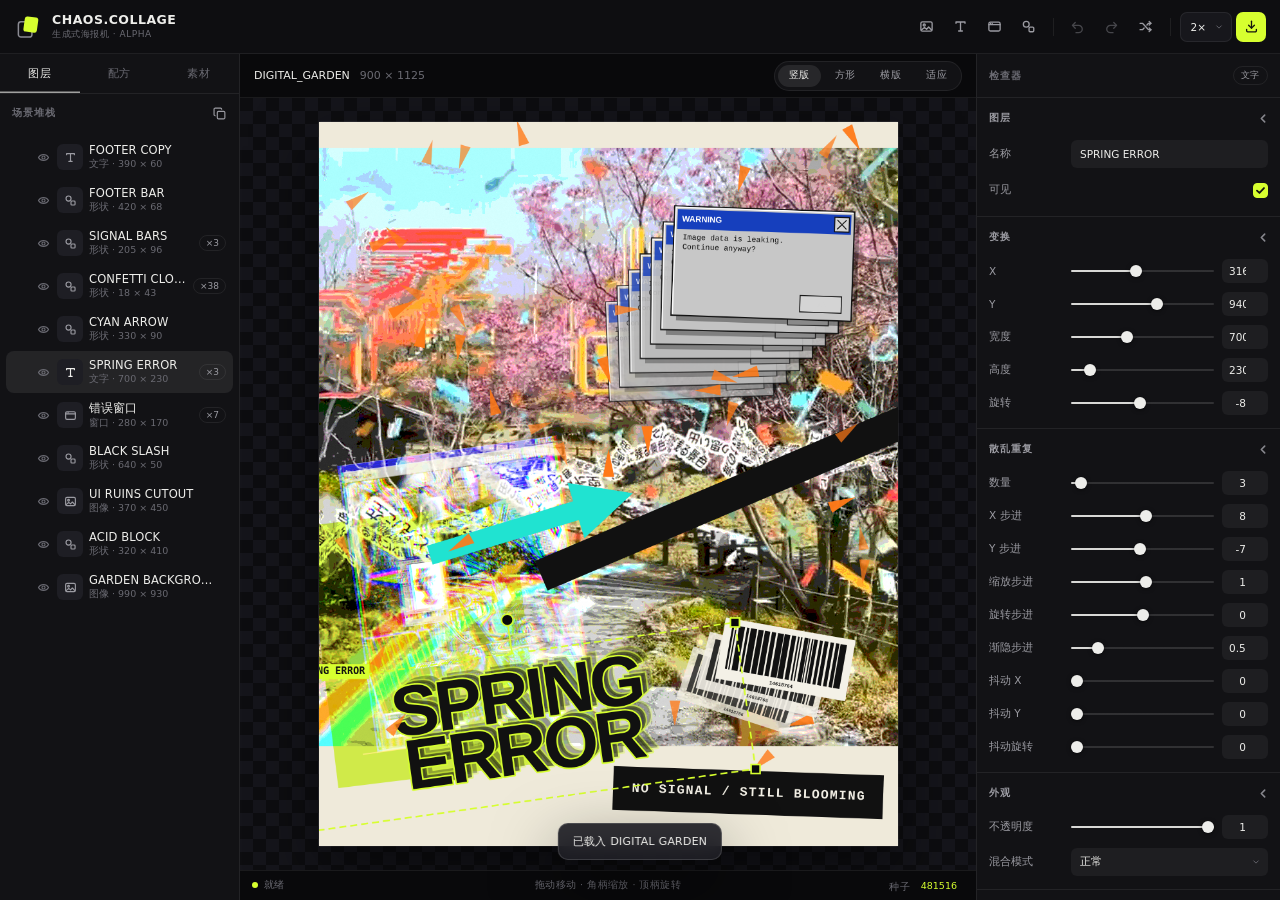
==== index.html @ 515b299f "Baseline: workspace copy before productization Local snapshot of the Linux workspace copy (no .git w" ====
<!doctype html>
<html lang="zh-CN">
<head>
  <meta charset="utf-8">
  <meta name="viewport" content="width=device-width, initial-scale=1, maximum-scale=1">
  <meta name="theme-color" content="#0d0d10">
  <title>CHAOS.COLLAGE</title>
  <link rel="icon" type="image/svg+xml" href="data:image/svg+xml,%3Csvg xmlns='http://www.w3.org/2000/svg' viewBox='0 0 32 32'%3E%3Crect width='32' height='32' rx='7' fill='%230c0c0e'/%3E%3Crect x='6' y='11' width='13' height='15' rx='2.5' fill='none' stroke='%238b8b93' stroke-width='1.6'/%3E%3Crect x='12.5' y='6' width='13' height='15' rx='2.5' fill='%23d7ff2f' transform='rotate(8 19 13.5)'/%3E%3C/svg%3E">
  <link rel="stylesheet" href="styles.css">
</head>
<body>
  <div class="app-shell">
    <header class="topbar">
      <div class="brand" aria-label="CHAOS.COLLAGE">
        <svg class="brand-mark" viewBox="0 0 32 32" aria-hidden="true">
          <rect x="5" y="10" width="15.5" height="17.5" rx="3" fill="none" stroke="#8b8b93" stroke-width="1.7"/>
          <rect x="11.5" y="4.5" width="15.5" height="17.5" rx="3" fill="#d7ff2f" transform="rotate(8 19.25 13.25)"/>
        </svg>
        <div>
          <strong>CHAOS.COLLAGE</strong>
          <small>生成式海报机 · ALPHA</small>
        </div>
      </div>

      <div class="top-actions" role="toolbar" aria-label="主要操作">
        <button class="ui-button icon-only" id="importButton" data-icon="image" title="导入图片" aria-label="导入图片"></button>
        <button class="ui-button icon-only" id="addTextButton" data-icon="text" title="添加文字" aria-label="添加文字"></button>
        <button class="ui-button icon-only" id="addWindowButton" data-icon="window" title="添加窗口" aria-label="添加窗口"></button>
        <button class="ui-button icon-only" id="addShapeButton" data-icon="shape" title="添加形状" aria-label="添加形状"></button>
        <span class="toolbar-separator"></span>
        <button class="ui-button icon-only" id="undoButton" data-icon="undo" title="撤销 (Ctrl/Cmd+Z)" aria-label="撤销"></button>
        <button class="ui-button icon-only" id="redoButton" data-icon="redo" title="重做 (Ctrl/Cmd+Shift+Z)" aria-label="重做"></button>
        <button class="ui-button icon-only" id="remixButton" data-icon="remix" title="随机重排当前构图" aria-label="随机重排"></button>
        <span class="toolbar-separator"></span>
        <label class="export-scale" title="导出倍率">
          <select class="select-input" id="exportScaleSelect" aria-label="导出倍率">
            <option value="1">1×</option>
            <option value="2" selected>2×</option>
          </select>
        </label>
        <button class="ui-button icon-only primary" id="exportButton" data-icon="export" title="导出 PNG" aria-label="导出 PNG"></button>
      </div>
    </header>

    <main class="main-grid">
      <aside class="left-panel panel">
        <nav class="panel-tabs" aria-label="左侧面板页签">
          <button class="tab-button active" data-tab="layers">图层</button>
          <button class="tab-button" data-tab="recipes">配方</button>
          <button class="tab-button" data-tab="assets">素材</button>
        </nav>

        <section class="tab-panel active" data-panel="layers">
          <div class="panel-heading">
            <span>场景堆栈</span>
            <button class="icon-button icon-only" id="duplicateButton" data-icon="duplicate" title="复制选中图层" aria-label="复制选中图层"></button>
          </div>
          <div id="layersList" class="layers-list" aria-label="图层"></div>
        </section>

        <section class="tab-panel" data-panel="recipes">
          <div class="panel-heading"><span>一键配方</span></div>
          <div class="recipe-grid" id="recipeGrid">
            <button class="recipe-card" data-recipe="digital-garden">
              <span class="recipe-preview garden"></span>
              <strong>DIGITAL GARDEN</strong>
              <small>照片 + 纸屑 + 警示层叠</small>
            </button>
            <button class="recipe-card" data-recipe="windows-hell">
              <span class="recipe-preview windows"></span>
              <strong>WINDOWS HELL</strong>
              <small>复古弹窗 + 阈值 + 重复</small>
            </button>
            <button class="recipe-card" data-recipe="browser-crash">
              <span class="recipe-preview browser"></span>
              <strong>BROWSER CRASH</strong>
              <small>网页残骸 + 橙青对撞</small>
            </button>
            <button class="recipe-card" data-recipe="xerox-punk">
              <span class="recipe-preview xerox"></span>
              <strong>XEROX PUNK</strong>
              <small>硬调黑白 + 颗粒 + 字体回声</small>
            </button>
            <button class="recipe-card blank" data-recipe="blank">
              <span class="recipe-preview empty"><svg viewBox="0 0 16 16" width="17" height="17" fill="none" stroke="currentColor" stroke-width="1.3" stroke-linecap="round"><path d="M8 3.2v9.6M3.2 8h9.6"/></svg></span>
              <strong>空白海报</strong>
              <small>从一张空画布开始</small>
            </button>
          </div>
        </section>

        <section class="tab-panel" data-panel="assets">
          <div class="panel-heading"><span>参考图片</span></div>
          <button class="drop-import" id="dropImportButton">
            <span>拖入或导入图片</span>
            <small>PNG / JPG / WEBP</small>
          </button>
          <div id="sampleAssets" class="sample-assets"></div>
          <div class="panel-heading spaced"><span>生成器</span></div>
          <div class="generator-grid">
            <button class="generator-button" data-generator="window">错误窗口</button>
            <button class="generator-button" data-generator="barcode">条形码</button>
            <button class="generator-button" data-generator="arrow">箭头</button>
            <button class="generator-button" data-generator="burst">爆裂形</button>
            <button class="generator-button" data-generator="tape">胶带</button>
            <button class="generator-button" data-generator="confetti">纸屑</button>
            <button class="generator-button" data-generator="shatter">3D 爆裂</button>
            <button class="generator-button" data-generator="spike">3D 尖刺</button>
          </div>
        </section>
      </aside>

      <section class="workspace" id="workspace">
        <div class="workspace-head">
          <div class="canvas-meta">
            <span id="projectName">UNTITLED_001</span>
            <span id="canvasSizeLabel">900 × 1125</span>
          </div>
          <div class="workspace-controls">
            <button class="chip-button active" data-format="portrait">竖版</button>
            <button class="chip-button" data-format="square">方形</button>
            <button class="chip-button" data-format="landscape">横版</button>
            <button class="chip-button" id="fitButton">适应</button>
          </div>
        </div>

        <div class="stage-viewport" id="stageViewport">
          <div class="drop-overlay" id="dropOverlay">
            <strong>拖放到这里</strong>
            <span>松开鼠标，添加为新图层</span>
          </div>
          <div class="stage-frame" id="stageFrame">
            <canvas id="artboard" width="900" height="1125" aria-label="海报画布"></canvas>
          </div>
        </div>

        <div class="statusbar">
          <div><span class="status-dot"></span><span id="statusText">就绪</span></div>
          <div class="status-help">拖动移动 · 角柄缩放 · 顶柄旋转</div>
          <div>种子 <button class="seed-button" id="seedButton">481516</button></div>
        </div>
      </section>

      <aside class="right-panel panel">
        <div class="panel-heading inspector-title">
          <span>检查器</span>
          <span id="selectedTypeBadge" class="type-badge">无</span>
        </div>
        <div id="inspector" class="inspector"></div>
      </aside>
    </main>
  </div>

  <input id="fileInput" type="file" accept="image/*" hidden>
  <div class="toast" id="toast" role="status" aria-live="polite"></div>

  <script src="samples.js"></script>
  <script src="app.js"></script>
</body>
</html>
---- styles.css ----
/* CHAOS.COLLAGE — modern quiet-tool UI (2026-08 redesign, polish pass 2)
   Dark neutral chrome, one acid accent used sparingly, sans-serif only.
   Content colors (cyan/magenta/orange) are reserved for canvas art & recipe previews. */

:root {
  --bg: #0c0c0e;
  --panel: #121215;
  --panel-2: #17171c;
  --panel-3: #1e1e24;
  --line: rgba(255, 255, 255, 0.07);
  --line-bright: rgba(255, 255, 255, 0.14);
  --text: #ededea;
  --muted: #9b9ba2;
  --faint: #6a6a72;
  --hot: #d7ff2f;
  --cyan: #20e3d1;
  --magenta: #ff4ca7;
  --orange: #ff7a18;
  --blue: #3265ff;
  --danger: #ff5f6b;
  --radius: 8px;
  --shadow: 0 24px 64px rgba(0, 0, 0, 0.5);
  --ease: cubic-bezier(0.22, 1, 0.36, 1);
  --font: "Segoe UI Variable Text", "Segoe UI", -apple-system, BlinkMacSystemFont, "SF Pro Text", "PingFang SC", "Hiragino Sans GB", "Microsoft YaHei", system-ui, sans-serif;
  --chevron: url("data:image/svg+xml,%3Csvg xmlns='http://www.w3.org/2000/svg' width='8' height='5' viewBox='0 0 8 5'%3E%3Cpath d='M1 1l3 3 3-3' fill='none' stroke='%239b9ba2' stroke-width='1.4' stroke-linecap='round' stroke-linejoin='round'/%3E%3C/svg%3E");
  --check-mark: url("data:image/svg+xml,%3Csvg xmlns='http://www.w3.org/2000/svg' width='10' height='8' viewBox='0 0 10 8'%3E%3Cpath d='M1 4.2 3.8 6.8 9 1.2' fill='none' stroke='%23141410' stroke-width='2' stroke-linecap='round' stroke-linejoin='round'/%3E%3C/svg%3E");
}

* {
  box-sizing: border-box;
}

html,
body {
  width: 100%;
  height: 100%;
  margin: 0;
  overflow: hidden;
  background: var(--bg);
  color: var(--text);
  font-family: var(--font);
  font-size: 12px;
  -webkit-font-smoothing: antialiased;
}

button,
input,
select,
textarea {
  font: inherit;
}

button {
  color: inherit;
}

::selection {
  background: rgba(215, 255, 47, 0.25);
}

/* thin styled scrollbars (Chromium); Firefox uses scrollbar-* below */
.tab-panel::-webkit-scrollbar,
.inspector::-webkit-scrollbar {
  width: 8px;
}

.tab-panel::-webkit-scrollbar-thumb,
.inspector::-webkit-scrollbar-thumb {
  background: rgba(255, 255, 255, 0.12);
  border-radius: 4px;
  border: 2px solid transparent;
  background-clip: padding-box;
}

.tab-panel::-webkit-scrollbar-thumb:hover,
.inspector::-webkit-scrollbar-thumb:hover {
  background: rgba(255, 255, 255, 0.22);
  background-clip: padding-box;
}

.tab-panel::-webkit-scrollbar-track,
.inspector::-webkit-scrollbar-track {
  background: transparent;
}

/* one quiet settle on load; disabled when reduced motion is requested */
@media (prefers-reduced-motion: no-preference) {
  .topbar {
    animation: cc-settle 480ms var(--ease) both;
  }

  .left-panel {
    animation: cc-settle 480ms var(--ease) 70ms both;
  }

  .workspace {
    animation: cc-settle 480ms var(--ease) 140ms both;
  }

  .right-panel {
    animation: cc-settle 480ms var(--ease) 210ms both;
  }

  @keyframes cc-settle {
    from {
      opacity: 0;
      transform: translateY(5px);
    }
  }
}

@keyframes cc-reveal {
  from {
    opacity: 0;
    transform: translateY(-4px);
  }
}

/* ---------- shell ---------- */

.app-shell {
  width: 100%;
  height: 100%;
  display: grid;
  grid-template-rows: 54px minmax(0, 1fr);
}

.topbar {
  display: flex;
  align-items: center;
  justify-content: space-between;
  gap: 16px;
  padding: 0 14px;
  border-bottom: 1px solid var(--line);
  background: #0e0e11;
  min-width: 0;
  z-index: 5;
}

.brand {
  display: flex;
  align-items: center;
  gap: 10px;
  min-width: 205px;
}

.brand-mark {
  width: 28px;
  height: 28px;
  display: block;
  flex: none;
}

.brand strong {
  display: block;
  font-size: 12.5px;
  font-weight: 600;
  letter-spacing: 0.04em;
}

.brand small {
  display: block;
  margin-top: 1px;
  color: var(--faint);
  font-size: 9px;
  letter-spacing: 0.06em;
}

.top-actions {
  display: flex;
  align-items: center;
  justify-content: flex-end;
  gap: 4px;
  min-width: 0;
}

/* ---------- shared button base ---------- */

.ui-button,
.icon-button,
.mini-button,
.chip-button,
.seed-button,
.generator-button {
  appearance: none;
  border: 1px solid transparent;
  border-radius: 7px;
  background: transparent;
  color: var(--muted);
  cursor: pointer;
  transition: background 160ms var(--ease), color 160ms var(--ease), border-color 160ms var(--ease), transform 160ms var(--ease), opacity 160ms var(--ease);
}

.ui-button:hover,
.icon-button:hover,
.mini-button:hover,
.chip-button:hover,
.seed-button:hover,
.generator-button:hover {
  background: rgba(255, 255, 255, 0.06);
  color: var(--text);
}

.ui-button:active,
.icon-button:active,
.mini-button:active,
.chip-button:active,
.seed-button:active,
.generator-button:active {
  transform: scale(0.97);
}

.ui-button:disabled,
.icon-button:disabled,
.mini-button:disabled,
.chip-button:disabled,
.seed-button:disabled,
.generator-button:disabled {
  opacity: 0.32;
  cursor: default;
  transform: none;
}

.ui-button:disabled:hover,
.icon-button:disabled:hover,
.mini-button:disabled:hover,
.chip-button:disabled:hover,
.seed-button:disabled:hover,
.generator-button:disabled:hover {
  background: transparent;
  color: var(--muted);
}

.ui-button:focus-visible,
.icon-button:focus-visible,
.mini-button:focus-visible,
.chip-button:focus-visible,
.seed-button:focus-visible,
.generator-button:focus-visible,
.tab-button:focus-visible,
.layer-row:focus-visible,
.recipe-card:focus-visible,
.sample-card:focus-visible,
.drop-import:focus-visible {
  outline: 2px solid rgba(215, 255, 47, 0.45);
  outline-offset: 1px;
}

.ui-button {
  height: 30px;
  padding: 0 11px;
  font-size: 11.5px;
  font-weight: 500;
  letter-spacing: 0.02em;
  white-space: nowrap;
}

.ui-button.icon-only {
  width: 30px;
  padding: 0;
  display: grid;
  place-items: center;
}

.ui-button.icon-only .icon {
  width: 15px;
  height: 15px;
}

.ui-button.primary {
  background: var(--hot);
  color: #141410;
  font-weight: 600;
}

.ui-button.primary:hover {
  background: #e2ff55;
  color: #141410;
}

.ui-button.primary:disabled {
  background: var(--panel-3);
  color: var(--faint);
}

.toolbar-separator {
  width: 1px;
  height: 18px;
  margin: 0 5px;
  background: var(--line);
}

.export-scale {
  height: 30px;
  display: flex;
  align-items: center;
  overflow: hidden;
  border: 1px solid var(--line);
  border-radius: 7px;
  background: var(--panel-2);
  font-size: 10.5px;
  transition: border-color 160ms var(--ease);
}

.export-scale:hover {
  border-color: var(--line-bright);
}

.export-scale .csel {
  height: 100%;
}

.export-scale .csel-btn {
  height: 100%;
  padding: 0 6px 0 9px;
  border-radius: 6px;
  background: transparent;
  font-weight: 500;
}

.export-scale .csel-btn:hover {
  background: rgba(255, 255, 255, 0.06);
}

/* ---------- layout ---------- */

.main-grid {
  min-height: 0;
  display: grid;
  grid-template-columns: 240px minmax(360px, 1fr) 304px;
}

.panel {
  min-height: 0;
  background: var(--panel);
}

.left-panel {
  border-right: 1px solid var(--line);
  display: grid;
  grid-template-rows: 40px minmax(0, 1fr);
}

.right-panel {
  border-left: 1px solid var(--line);
  display: grid;
  grid-template-rows: 44px minmax(0, 1fr);
}

/* ---------- left panel tabs ---------- */

.panel-tabs {
  display: grid;
  grid-template-columns: repeat(3, 1fr);
  border-bottom: 1px solid var(--line);
}

.tab-button {
  appearance: none;
  border: 0;
  background: transparent;
  color: var(--faint);
  cursor: pointer;
  font-size: 10.5px;
  font-weight: 500;
  letter-spacing: 0.08em;
  transition: color 160ms var(--ease), box-shadow 160ms var(--ease);
}

.tab-button:hover {
  color: var(--muted);
}

.tab-button.active {
  color: var(--text);
  box-shadow: inset 0 -1.5px 0 rgba(237, 237, 234, 0.65);
}

.tab-panel {
  min-height: 0;
  display: none;
  overflow: auto;
  scrollbar-width: thin;
  scrollbar-color: rgba(255, 255, 255, 0.14) transparent;
  scroll-behavior: smooth;
}

.tab-panel.active {
  display: block;
}

@media (prefers-reduced-motion: no-preference) {
  .tab-panel.active {
    animation: cc-reveal 220ms var(--ease);
  }
}

.panel-heading {
  height: 38px;
  display: flex;
  align-items: center;
  justify-content: space-between;
  padding: 0 8px 0 12px;
  color: var(--faint);
  font-size: 10px;
  font-weight: 600;
  letter-spacing: 0.1em;
}

.panel-heading.spaced {
  margin-top: 10px;
  border-top: 1px solid var(--line);
}

.icon-button {
  height: 24px;
  padding: 0 8px;
  font-size: 9.5px;
  font-weight: 600;
  letter-spacing: 0.04em;
}

.icon-button.icon-only {
  width: 24px;
  padding: 0;
  display: grid;
  place-items: center;
}

.icon-button.icon-only .icon {
  width: 13px;
  height: 13px;
}

/* ---------- layers ---------- */

.layers-list {
  padding: 4px 6px 8px;
}

.layer-row {
  width: 100%;
  min-height: 42px;
  display: grid;
  grid-template-columns: 12px 20px 26px minmax(0, 1fr) auto;
  align-items: center;
  gap: 6px;
  margin-bottom: 1px;
  padding: 4px 7px;
  border: 0;
  border-radius: var(--radius);
  background: transparent;
  cursor: grab;
  text-align: left;
  transition: background 140ms var(--ease), opacity 140ms var(--ease), box-shadow 100ms var(--ease);
}

.layer-row:active {
  cursor: grabbing;
}

.layer-row:hover {
  background: rgba(255, 255, 255, 0.045);
}

.layer-row.active {
  background: rgba(255, 255, 255, 0.075);
}

.layer-row.hidden-layer {
  opacity: 0.42;
}

.layer-row.dragging {
  opacity: 0.35;
}

.layer-row.drop-before {
  box-shadow: inset 0 2px 0 var(--hot);
}

.layer-row.drop-after {
  box-shadow: inset 0 -2px 0 var(--hot);
}

.drag-grip {
  width: 12px;
  display: grid;
  place-items: center;
  color: var(--faint);
  opacity: 0;
  transition: opacity 140ms var(--ease);
}

.drag-grip .icon {
  width: 11px;
  height: 11px;
}

.layer-row:hover .drag-grip,
.layer-row.dragging .drag-grip {
  opacity: 0.55;
}

.visibility-toggle {
  width: 20px;
  height: 20px;
  display: grid;
  place-items: center;
  border: 0;
  border-radius: 5px;
  background: transparent;
  color: var(--faint);
  cursor: pointer;
  transition: color 140ms var(--ease), background 140ms var(--ease);
}

.visibility-toggle .icon {
  width: 13px;
  height: 13px;
}

.visibility-toggle:hover {
  color: var(--text);
  background: rgba(255, 255, 255, 0.06);
}

.layer-icon {
  width: 26px;
  height: 26px;
  display: grid;
  place-items: center;
  border-radius: 6px;
  background: var(--panel-3);
  color: var(--muted);
}

.layer-icon .icon {
  width: 13px;
  height: 13px;
}

.layer-row.active .layer-icon {
  color: var(--text);
}

.layer-copy {
  min-width: 0;
}

.layer-copy strong,
.layer-copy small {
  display: block;
  overflow: hidden;
  text-overflow: ellipsis;
  white-space: nowrap;
}

.layer-copy strong {
  font-size: 11.5px;
  font-weight: 500;
  letter-spacing: 0.01em;
}

.layer-copy small {
  margin-top: 1px;
  color: var(--faint);
  font-size: 9.5px;
}

.repeat-badge {
  padding: 2px 6px;
  border: 1px solid var(--line);
  border-radius: 999px;
  color: var(--muted);
  font-size: 9px;
  font-variant-numeric: tabular-nums;
}

.mini-button {
  min-height: 28px;
  padding: 0 8px;
  border-color: var(--line);
  font-size: 9.5px;
  font-weight: 500;
  letter-spacing: 0.04em;
}

.mini-button:hover {
  border-color: var(--line-bright);
}

.mini-button.danger {
  color: var(--danger);
  border-color: rgba(255, 95, 107, 0.22);
}

.mini-button.danger:hover {
  background: rgba(255, 95, 107, 0.09);
  border-color: rgba(255, 95, 107, 0.4);
  color: var(--danger);
}

/* ---------- recipes ---------- */

.recipe-grid {
  display: grid;
  gap: 8px;
  padding: 4px 10px 12px;
}

.recipe-card {
  display: grid;
  grid-template-columns: 58px minmax(0, 1fr);
  grid-template-rows: 1fr 1fr;
  gap: 0 10px;
  min-height: 66px;
  padding: 8px;
  border: 1px solid var(--line);
  border-radius: 10px;
  background: var(--panel-2);
  color: var(--text);
  cursor: pointer;
  text-align: left;
  transition: border-color 160ms var(--ease), transform 160ms var(--ease), background 160ms var(--ease);
}

.recipe-card:hover {
  border-color: var(--line-bright);
  background: var(--panel-3);
  transform: translateY(-1px);
}

.recipe-card strong {
  align-self: end;
  font-size: 11px;
  font-weight: 600;
  letter-spacing: 0.02em;
}

.recipe-card small {
  align-self: start;
  margin-top: 2px;
  color: var(--faint);
  font-size: 9.5px;
  line-height: 1.35;
}

.recipe-preview {
  grid-row: 1 / 3;
  position: relative;
  overflow: hidden;
  border-radius: 6px;
  border: 1px solid rgba(255, 255, 255, 0.09);
  background: #e7e4d9;
  transition: transform 220ms var(--ease);
}

.recipe-card:hover .recipe-preview {
  transform: scale(1.03);
}

.recipe-preview::before,
.recipe-preview::after {
  content: "";
  position: absolute;
}

.recipe-preview.garden {
  background: linear-gradient(140deg, #b6ecff 0 34%, #ff75ae 35% 48%, #b1ce48 49% 72%, #272727 73%);
}

.recipe-preview.garden::before {
  inset: 7px 5px;
  border: 3px solid var(--orange);
  transform: rotate(-11deg);
}

.recipe-preview.garden::after {
  width: 32px;
  height: 5px;
  right: 2px;
  bottom: 12px;
  background: var(--cyan);
  box-shadow: -17px -18px 0 var(--hot), -32px 7px 0 var(--magenta);
  transform: rotate(24deg);
}

.recipe-preview.windows {
  background: #b9b9b9;
}

.recipe-preview.windows::before {
  width: 36px;
  height: 26px;
  top: 8px;
  left: 7px;
  border: 2px solid #111;
  background: #eee;
  box-shadow: 7px 7px 0 #1745c5, 14px 14px 0 #eee, 21px 21px 0 #1745c5;
}

.recipe-preview.windows::after {
  width: 45px;
  height: 6px;
  left: 3px;
  bottom: 5px;
  background: #111;
  transform: rotate(-18deg);
}

.recipe-preview.browser {
  background: linear-gradient(160deg, #f4f4ef 0 32%, #18181f 33% 76%, #ddd 77%);
}

.recipe-preview.browser::before {
  width: 50px;
  height: 8px;
  top: 16px;
  left: -4px;
  background: var(--orange);
  transform: rotate(-18deg);
  box-shadow: 18px 22px 0 var(--cyan), 5px 40px 0 #fff;
}

.recipe-preview.browser::after {
  width: 18px;
  height: 18px;
  right: 5px;
  bottom: 7px;
  border: 5px solid var(--orange);
  border-radius: 50%;
}

.recipe-preview.xerox {
  background: repeating-linear-gradient(55deg, #fff 0 4px, #111 4px 7px);
}

.recipe-preview.xerox::before {
  width: 62px;
  height: 10px;
  left: -7px;
  top: 26px;
  background: #fff;
  border: 2px solid #111;
  transform: rotate(-12deg);
}

.recipe-preview.xerox::after {
  width: 28px;
  height: 28px;
  right: 4px;
  bottom: 2px;
  background: var(--hot);
  mix-blend-mode: difference;
}

.recipe-preview.empty {
  display: grid;
  place-items: center;
  background: #eee9d9;
  color: #111;
  font-size: 20px;
  font-weight: 300;
}

/* ---------- assets & generators ---------- */

.drop-import {
  width: calc(100% - 20px);
  min-height: 68px;
  display: grid;
  place-items: center;
  align-content: center;
  gap: 3px;
  margin: 6px 10px 10px;
  border: 1px dashed rgba(255, 255, 255, 0.18);
  border-radius: 10px;
  background: transparent;
  color: var(--text);
  cursor: pointer;
  transition: border-color 160ms var(--ease), background 160ms var(--ease);
}

.drop-import:hover {
  border-color: rgba(215, 255, 47, 0.5);
  background: rgba(215, 255, 47, 0.03);
}

.drop-import span {
  font-size: 10.5px;
  font-weight: 500;
  letter-spacing: 0.05em;
}

.drop-import small {
  color: var(--faint);
  font-size: 9px;
  letter-spacing: 0.04em;
}

.sample-assets {
  display: grid;
  grid-template-columns: 1fr 1fr;
  gap: 7px;
  padding: 0 10px;
}

.sample-card {
  appearance: none;
  overflow: hidden;
  padding: 0;
  border: 1px solid var(--line);
  border-radius: 8px;
  background: var(--panel-2);
  color: var(--text);
  cursor: pointer;
  text-align: left;
  transition: border-color 160ms var(--ease), transform 160ms var(--ease);
}

.sample-card:hover {
  border-color: var(--line-bright);
  transform: translateY(-1px);
}

.sample-card img {
  width: 100%;
  aspect-ratio: 4 / 3;
  display: block;
  object-fit: cover;
  background: #222;
}

.sample-card span {
  display: block;
  padding: 5px 7px;
  overflow: hidden;
  text-overflow: ellipsis;
  white-space: nowrap;
  color: var(--muted);
  font-size: 9px;
}

.generator-grid {
  display: grid;
  grid-template-columns: 1fr 1fr;
  gap: 6px;
  padding: 8px 10px 12px;
}

.generator-button {
  min-height: 36px;
  padding: 5px;
  border-color: var(--line);
  background: var(--panel-2);
  font-size: 9.5px;
  font-weight: 500;
  letter-spacing: 0.04em;
}

.generator-button:hover {
  border-color: var(--line-bright);
  background: var(--panel-3);
}

/* ---------- workspace ---------- */

.workspace {
  min-width: 0;
  min-height: 0;
  display: grid;
  grid-template-rows: 44px minmax(0, 1fr) 30px;
  background: #09090b;
}

.workspace-head {
  display: flex;
  align-items: center;
  justify-content: space-between;
  gap: 10px;
  padding: 0 14px;
  border-bottom: 1px solid var(--line);
}

.canvas-meta {
  display: flex;
  align-items: center;
  gap: 10px;
  min-width: 0;
  font-size: 11px;
  font-weight: 500;
}

.canvas-meta span:first-child {
  overflow: hidden;
  text-overflow: ellipsis;
  white-space: nowrap;
}

.canvas-meta span:last-child {
  color: var(--faint);
  font-variant-numeric: tabular-nums;
}

.workspace-controls {
  display: flex;
  gap: 3px;
  padding: 3px;
  border: 1px solid var(--line);
  border-radius: 999px;
  background: var(--panel);
}

.chip-button {
  min-height: 22px;
  padding: 0 10px;
  border-radius: 999px;
  font-size: 9.5px;
  font-weight: 500;
  letter-spacing: 0.04em;
}

.chip-button:hover {
  background: transparent;
}

.chip-button.active {
  background: rgba(255, 255, 255, 0.09);
  color: var(--text);
}

.stage-viewport {
  position: relative;
  min-width: 0;
  min-height: 0;
  display: grid;
  place-items: center;
  overflow: hidden;
  padding: 24px;
  background-color: #0d0d10;
  background-image:
    linear-gradient(45deg, #15151b 25%, transparent 25%),
    linear-gradient(-45deg, #15151b 25%, transparent 25%),
    linear-gradient(45deg, transparent 75%, #15151b 75%),
    linear-gradient(-45deg, transparent 75%, #15151b 75%);
  background-size: 26px 26px;
  background-position: 0 0, 0 13px, 13px -13px, -13px 0;
}

.stage-frame {
  position: relative;
  display: inline-flex;
  line-height: 0;
  border-radius: 2px;
  box-shadow: var(--shadow), 0 0 0 1px rgba(255, 255, 255, 0.09);
  transition: transform 200ms var(--ease);
}

#artboard {
  display: block;
  max-width: 100%;
  max-height: 100%;
  background: #eee9d9;
  cursor: default;
  touch-action: none;
}

.drop-overlay {
  position: absolute;
  inset: 16px;
  z-index: 10;
  display: none;
  place-items: center;
  align-content: center;
  border: 1.5px dashed rgba(215, 255, 47, 0.55);
  border-radius: 12px;
  background: rgba(9, 9, 11, 0.82);
  backdrop-filter: blur(6px);
  color: var(--text);
  pointer-events: none;
}

.drop-overlay.visible {
  display: grid;
}

.drop-overlay strong {
  font-size: clamp(22px, 4vw, 40px);
  font-weight: 600;
  letter-spacing: -0.02em;
}

.drop-overlay span {
  margin-top: 8px;
  color: var(--hot);
  font-size: 10px;
  letter-spacing: 0.14em;
}

.statusbar {
  display: grid;
  grid-template-columns: 1fr auto 1fr;
  align-items: center;
  gap: 8px;
  padding: 0 12px;
  border-top: 1px solid var(--line);
  color: var(--faint);
  font-size: 9.5px;
  letter-spacing: 0.05em;
  font-variant-numeric: tabular-nums;
}

.statusbar > div:last-child {
  justify-self: end;
}

.status-dot {
  width: 6px;
  height: 6px;
  display: inline-block;
  margin-right: 6px;
  border-radius: 50%;
  background: var(--hot);
}

.seed-button {
  min-height: 20px;
  padding: 0 6px;
  color: var(--hot);
  font-size: 9.5px;
  font-weight: 500;
  font-variant-numeric: tabular-nums;
}

.seed-button:hover {
  background: transparent;
  text-decoration: underline;
  text-underline-offset: 3px;
}

/* ---------- inspector ---------- */

.inspector-title {
  border-bottom: 1px solid var(--line);
}

.inspector-title.panel-heading {
  height: 44px;
  padding: 0 12px;
}

.type-badge {
  padding: 2px 7px;
  border: 1px solid var(--line);
  border-radius: 999px;
  color: var(--muted);
  font-size: 9px;
  font-weight: 500;
  letter-spacing: 0.06em;
}

.inspector {
  min-height: 0;
  overflow: auto;
  padding-bottom: 20px;
  scrollbar-width: thin;
  scrollbar-color: rgba(255, 255, 255, 0.14) transparent;
  scroll-behavior: smooth;
}

.empty-inspector {
  padding: 28px 18px;
  color: var(--faint);
  text-align: center;
}

.empty-inspector strong {
  display: block;
  margin-bottom: 8px;
  color: var(--muted);
  font-size: 11px;
  font-weight: 600;
  letter-spacing: 0.06em;
}

.empty-inspector p {
  margin: 0;
  font-size: 10.5px;
  line-height: 1.6;
}

.inspector details {
  border-bottom: 1px solid var(--line);
}

.inspector summary {
  min-height: 40px;
  display: flex;
  align-items: center;
  justify-content: space-between;
  padding: 0 12px;
  color: var(--muted);
  cursor: pointer;
  list-style: none;
  font-size: 10px;
  font-weight: 600;
  letter-spacing: 0.1em;
  transition: color 160ms var(--ease), background 160ms var(--ease);
}

.inspector summary:hover {
  color: var(--text);
  background: rgba(255, 255, 255, 0.03);
}

.inspector summary::-webkit-details-marker {
  display: none;
}

.inspector summary::after {
  content: "";
  width: 9px;
  height: 9px;
  flex: none;
  background: var(--chevron) no-repeat center / contain;
  opacity: 0.55;
  transition: transform 220ms var(--ease), opacity 160ms var(--ease);
}

.inspector details[open] summary::after {
  transform: rotate(90deg);
  opacity: 0.85;
}

@media (prefers-reduced-motion: no-preference) {
  .inspector details[open] .control-group {
    animation: cc-reveal 240ms var(--ease);
  }
}

.control-group {
  display: grid;
  gap: 9px;
  padding: 2px 12px 13px;
}

.fx-group-label {
  display: grid;
  gap: 2px;
  margin: 6px 0 2px;
  padding: 8px 10px;
  border: 1px solid var(--line);
  border-radius: var(--radius);
  background: rgba(255, 255, 255, 0.03);
}

.fx-group-label strong {
  color: var(--text);
  font-size: 9.5px;
  font-weight: 600;
  letter-spacing: 0.08em;
}

.fx-group-label span {
  color: var(--faint);
  font-size: 9px;
  line-height: 1.45;
}

.fx-group-label.infected {
  border-color: rgba(215, 255, 47, 0.18);
  background: rgba(215, 255, 47, 0.04);
}

.control-row {
  display: grid;
  grid-template-columns: 74px minmax(0, 1fr) 46px;
  align-items: center;
  gap: 8px;
}

.control-row.compact {
  grid-template-columns: 74px minmax(0, 1fr);
}

.control-row label,
.control-label {
  color: var(--muted);
  font-size: 10.5px;
}

/* range: hairline track + round thumb, fill via --pct (synced from JS) */
.control-row input[type="range"] {
  -webkit-appearance: none;
  appearance: none;
  width: 100%;
  height: 18px;
  margin: 0;
  background: transparent;
  cursor: pointer;
  --pct: 0%;
}

.control-row input[type="range"]::-webkit-slider-runnable-track {
  height: 2px;
  border-radius: 1px;
  background: linear-gradient(90deg, rgba(237, 237, 234, 0.9) 0 var(--pct), rgba(255, 255, 255, 0.13) var(--pct) 100%);
  transition: background 160ms var(--ease);
}

.control-row:hover input[type="range"]::-webkit-slider-runnable-track {
  background: linear-gradient(90deg, rgba(237, 237, 234, 0.9) 0 var(--pct), rgba(255, 255, 255, 0.2) var(--pct) 100%);
}

.control-row input[type="range"]::-webkit-slider-thumb {
  -webkit-appearance: none;
  appearance: none;
  width: 12px;
  height: 12px;
  margin-top: -5px;
  border: 0;
  border-radius: 50%;
  background: #ededea;
  box-shadow: 0 1px 4px rgba(0, 0, 0, 0.5);
  transition: transform 160ms var(--ease), box-shadow 160ms var(--ease);
}

.control-row input[type="range"]:hover::-webkit-slider-thumb {
  transform: scale(1.3);
}

.control-row input[type="range"]:active::-webkit-slider-thumb {
  transform: scale(1.12);
}

.control-row input[type="range"]:focus-visible::-webkit-slider-thumb {
  box-shadow: 0 0 0 3px rgba(215, 255, 47, 0.35), 0 1px 4px rgba(0, 0, 0, 0.5);
}

.control-row input[type="range"]::-moz-range-track {
  height: 2px;
  border-radius: 1px;
  background: rgba(255, 255, 255, 0.13);
}

.control-row input[type="range"]::-moz-range-progress {
  height: 2px;
  border-radius: 1px;
  background: rgba(237, 237, 234, 0.9);
}

.control-row input[type="range"]::-moz-range-thumb {
  width: 12px;
  height: 12px;
  border: 0;
  border-radius: 50%;
  background: #ededea;
  box-shadow: 0 1px 4px rgba(0, 0, 0, 0.5);
}

.value-input,
.text-input,
.select-input,
.textarea-input {
  width: 100%;
  border: 1px solid transparent;
  border-radius: 6px;
  outline: none;
  background: rgba(255, 255, 255, 0.05);
  color: var(--text);
  font-size: 10.5px;
  font-variant-numeric: tabular-nums;
  transition: border-color 160ms var(--ease), background 160ms var(--ease);
}

.value-input:hover,
.text-input:hover,
.select-input:hover,
.textarea-input:hover {
  background: rgba(255, 255, 255, 0.07);
}

.value-input {
  height: 24px;
  padding: 0 6px;
  text-align: right;
}

.text-input,
.select-input {
  height: 28px;
  padding: 0 8px;
}

/* custom dropdown: native select hidden, button + floating menu rendered instead */
.csel {
  position: relative;
}

.csel select.select-input {
  display: none;
}

.csel-btn {
  width: 100%;
  height: 28px;
  display: flex;
  align-items: center;
  justify-content: space-between;
  gap: 8px;
  padding: 0 6px 0 8px;
  border: 1px solid transparent;
  border-radius: 6px;
  outline: none;
  background: rgba(255, 255, 255, 0.05);
  color: var(--text);
  font-size: 10.5px;
  cursor: pointer;
  text-align: left;
  transition: background 160ms var(--ease), border-color 160ms var(--ease);
}

.csel-btn:hover {
  background: rgba(255, 255, 255, 0.07);
}

.csel-btn:focus-visible {
  outline: 2px solid rgba(215, 255, 47, 0.45);
  outline-offset: 1px;
}

.csel-btn.open {
  border-color: rgba(215, 255, 47, 0.5);
  background: rgba(255, 255, 255, 0.07);
}

.csel-btn span {
  overflow: hidden;
  text-overflow: ellipsis;
  white-space: nowrap;
}

.csel-btn .icon {
  width: 10px;
  height: 10px;
  flex: none;
  color: var(--faint);
  transition: transform 200ms var(--ease);
}

.csel-btn.open .icon {
  transform: rotate(180deg);
}

.csel-menu {
  position: fixed;
  z-index: 300;
  padding: 3px;
  border: 1px solid var(--line-bright);
  border-radius: 8px;
  background: rgba(27, 27, 33, 0.97);
  backdrop-filter: blur(12px);
  box-shadow: var(--shadow);
  overflow: auto;
  scrollbar-width: thin;
  scrollbar-color: rgba(255, 255, 255, 0.14) transparent;
  animation: cc-reveal 160ms var(--ease);
}

.csel-option {
  display: block;
  width: 100%;
  padding: 6px 8px;
  border: 0;
  border-radius: 5px;
  background: transparent;
  color: var(--muted);
  font-size: 10.5px;
  text-align: left;
  white-space: nowrap;
  overflow: hidden;
  text-overflow: ellipsis;
  cursor: pointer;
  transition: background 120ms var(--ease), color 120ms var(--ease);
}

.csel-option:hover,
.csel-option:focus-visible {
  outline: none;
  background: rgba(255, 255, 255, 0.07);
  color: var(--text);
}

.csel-option.selected {
  background: rgba(215, 255, 47, 0.09);
  color: var(--text);
}

.textarea-input {
  min-height: 68px;
  padding: 7px 8px;
  resize: vertical;
  line-height: 1.45;
}

.value-input:focus,
.text-input:focus,
.select-input:focus,
.textarea-input:focus {
  border-color: rgba(215, 255, 47, 0.5);
  background: rgba(255, 255, 255, 0.07);
}

.value-input:disabled,
.text-input:disabled {
  opacity: 0.5;
}

.color-pair {
  display: grid;
  grid-template-columns: 30px 1fr;
  gap: 6px;
}

.color-pair input[type="color"] {
  width: 30px;
  height: 28px;
  padding: 2px;
  border: 1px solid var(--line);
  border-radius: 6px;
  background: rgba(255, 255, 255, 0.05);
  cursor: pointer;
  transition: border-color 160ms var(--ease);
}

.color-pair input[type="color"]:hover {
  border-color: var(--line-bright);
}

/* custom checkbox: quiet box, acid check */
.checkbox-row {
  display: flex;
  align-items: center;
  justify-content: space-between;
  gap: 8px;
  min-height: 26px;
  color: var(--muted);
  font-size: 10.5px;
  cursor: pointer;
}

.checkbox-row input[type="checkbox"] {
  appearance: none;
  -webkit-appearance: none;
  width: 15px;
  height: 15px;
  margin: 0;
  border: 1px solid var(--line-bright);
  border-radius: 4px;
  background: rgba(255, 255, 255, 0.04);
  cursor: pointer;
  transition: background 160ms var(--ease), border-color 160ms var(--ease);
}

.checkbox-row:hover input[type="checkbox"] {
  border-color: rgba(255, 255, 255, 0.28);
}

.checkbox-row input[type="checkbox"]:checked {
  background: var(--hot) var(--check-mark) no-repeat center;
  background-size: 9px 7px;
  border-color: var(--hot);
}

.checkbox-row input[type="checkbox"]:focus-visible {
  outline: 2px solid rgba(215, 255, 47, 0.45);
  outline-offset: 1px;
}

.inline-two {
  display: grid;
  grid-template-columns: 1fr 1fr;
  gap: 7px;
}

.inspector-actions {
  display: grid;
  grid-template-columns: repeat(5, 1fr);
  gap: 6px;
  padding: 12px;
}

.icon-action {
  min-height: 30px;
  padding: 0;
  display: grid;
  place-items: center;
}

.icon-action .icon {
  width: 14px;
  height: 14px;
}

/* ---------- toast ---------- */

.toast {
  position: fixed;
  left: 50%;
  bottom: 40px;
  z-index: 100;
  max-width: min(420px, calc(100vw - 30px));
  padding: 10px 14px;
  border: 1px solid var(--line-bright);
  border-radius: 10px;
  background: rgba(30, 30, 36, 0.92);
  backdrop-filter: blur(10px);
  color: var(--text);
  box-shadow: var(--shadow);
  opacity: 0;
  transform: translate(-50%, 10px);
  pointer-events: none;
  transition: opacity 240ms var(--ease), transform 240ms var(--ease);
  font-size: 11px;
  font-weight: 500;
  letter-spacing: 0.02em;
}

.toast.visible {
  opacity: 1;
  transform: translate(-50%, 0);
}

/* ---------- responsive ---------- */

@media (max-width: 1120px) {
  .main-grid {
    grid-template-columns: 208px minmax(320px, 1fr) 280px;
  }

  .ui-button:nth-of-type(2),
  .ui-button:nth-of-type(3),
  .ui-button:nth-of-type(4) {
    display: none;
  }

  .status-help {
    display: none;
  }

  .statusbar {
    grid-template-columns: 1fr 1fr;
  }
}

@media (max-width: 840px) {
  .main-grid {
    grid-template-columns: 190px minmax(300px, 1fr);
  }

  .right-panel {
    display: none;
  }

  .brand small,
  .export-scale,
  #undoButton,
  #redoButton {
    display: none;
  }
}
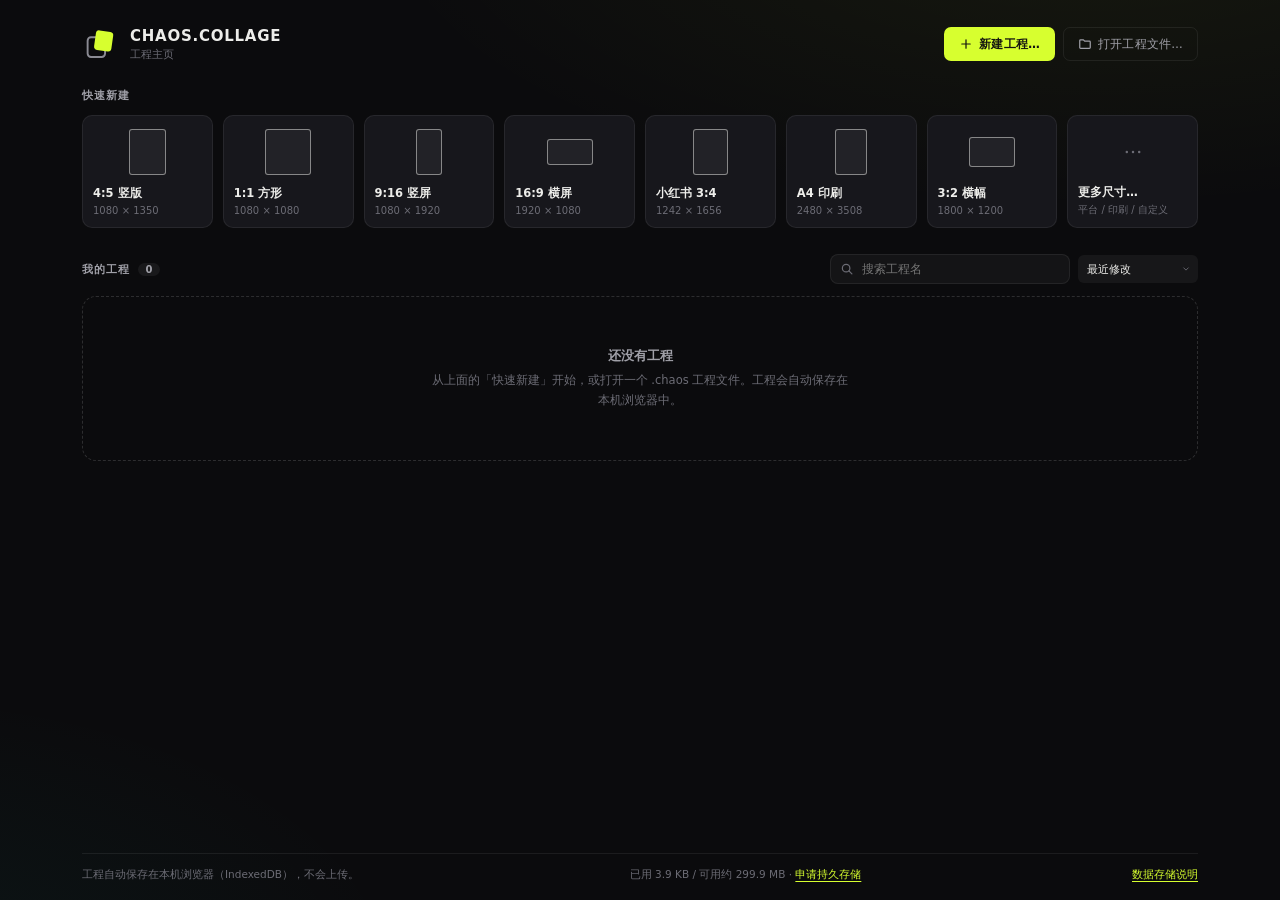
==== commit 8ac46f80: "Rebuild editor: project library, toolbar, warp, effect stacks Split the single-file prototype into c" ====
--- a/index.html
+++ b/index.html
@@ -2,159 +2,154 @@
 <html lang="zh-CN">
 <head>
   <meta charset="utf-8">
-  <meta name="viewport" content="width=device-width, initial-scale=1, maximum-scale=1">
+  <meta name="viewport" content="width=device-width, initial-scale=1">
   <meta name="theme-color" content="#0d0d10">
   <title>CHAOS.COLLAGE</title>
   <link rel="icon" type="image/svg+xml" href="data:image/svg+xml,%3Csvg xmlns='http://www.w3.org/2000/svg' viewBox='0 0 32 32'%3E%3Crect width='32' height='32' rx='7' fill='%230c0c0e'/%3E%3Crect x='6' y='11' width='13' height='15' rx='2.5' fill='none' stroke='%238b8b93' stroke-width='1.6'/%3E%3Crect x='12.5' y='6' width='13' height='15' rx='2.5' fill='%23d7ff2f' transform='rotate(8 19 13.5)'/%3E%3C/svg%3E">
   <link rel="stylesheet" href="styles.css">
 </head>
-<body>
+<body class="home-open no-doc">
   <div class="app-shell">
     <header class="topbar">
-      <div class="brand" aria-label="CHAOS.COLLAGE">
+      <button class="brand" id="homeButton" title="工程主页">
         <svg class="brand-mark" viewBox="0 0 32 32" aria-hidden="true">
           <rect x="5" y="10" width="15.5" height="17.5" rx="3" fill="none" stroke="#8b8b93" stroke-width="1.7"/>
           <rect x="11.5" y="4.5" width="15.5" height="17.5" rx="3" fill="#d7ff2f" transform="rotate(8 19.25 13.25)"/>
         </svg>
-        <div>
-          <strong>CHAOS.COLLAGE</strong>
-          <small>生成式海报机 · ALPHA</small>
-        </div>
+        <span class="brand-text"><strong>CHAOS.COLLAGE</strong></span>
+      </button>
+
+      <nav class="menubar" id="menubar" aria-label="菜单">
+        <button class="menu-trigger" data-menu-trigger="file">文件</button>
+        <button class="menu-trigger" data-menu-trigger="edit">编辑</button>
+        <button class="menu-trigger" data-menu-trigger="image">图像</button>
+        <button class="menu-trigger" data-menu-trigger="layer">图层</button>
+        <button class="menu-trigger" data-menu-trigger="view">视图</button>
+        <button class="menu-trigger" data-menu-trigger="help">帮助</button>
+      </nav>
+
+      <div class="doc-title">
+        <input class="doc-name" id="docName" type="text" spellcheck="false" aria-label="工程名" title="工程名（点击修改）">
+        <span class="save-state" id="saveState"></span>
       </div>
 
       <div class="top-actions" role="toolbar" aria-label="主要操作">
-        <button class="ui-button icon-only" id="importButton" data-icon="image" title="导入图片" aria-label="导入图片"></button>
-        <button class="ui-button icon-only" id="addTextButton" data-icon="text" title="添加文字" aria-label="添加文字"></button>
-        <button class="ui-button icon-only" id="addWindowButton" data-icon="window" title="添加窗口" aria-label="添加窗口"></button>
-        <button class="ui-button icon-only" id="addShapeButton" data-icon="shape" title="添加形状" aria-label="添加形状"></button>
+        <button class="ui-button icon-only" id="undoButton" data-icon="undo" title="撤销 (Ctrl+Z)" aria-label="撤销"></button>
+        <button class="ui-button icon-only" id="redoButton" data-icon="redo" title="重做 (Ctrl+Shift+Z)" aria-label="重做"></button>
         <span class="toolbar-separator"></span>
-        <button class="ui-button icon-only" id="undoButton" data-icon="undo" title="撤销 (Ctrl/Cmd+Z)" aria-label="撤销"></button>
-        <button class="ui-button icon-only" id="redoButton" data-icon="redo" title="重做 (Ctrl/Cmd+Shift+Z)" aria-label="重做"></button>
-        <button class="ui-button icon-only" id="remixButton" data-icon="remix" title="随机重排当前构图" aria-label="随机重排"></button>
-        <span class="toolbar-separator"></span>
-        <label class="export-scale" title="导出倍率">
-          <select class="select-input" id="exportScaleSelect" aria-label="导出倍率">
-            <option value="1">1×</option>
-            <option value="2" selected>2×</option>
-          </select>
-        </label>
-        <button class="ui-button icon-only primary" id="exportButton" data-icon="export" title="导出 PNG" aria-label="导出 PNG"></button>
+        <button class="ui-button primary" id="exportButton" title="导出图片 (Ctrl+E)"><span data-icon="export" class="inline-icon"></span><span>导出</span></button>
       </div>
     </header>
 
     <main class="main-grid">
+      <nav class="toolrail" id="toolrail" aria-label="工具栏"></nav>
+
       <aside class="left-panel panel">
-        <nav class="panel-tabs" aria-label="左侧面板页签">
+        <nav class="panel-tabs" aria-label="左侧面板">
           <button class="tab-button active" data-tab="layers">图层</button>
-          <button class="tab-button" data-tab="recipes">配方</button>
-          <button class="tab-button" data-tab="assets">素材</button>
+          <button class="tab-button" data-tab="resources">资源</button>
+          <button class="tab-button" data-tab="history">历史</button>
         </nav>
 
         <section class="tab-panel active" data-panel="layers">
           <div class="panel-heading">
-            <span>场景堆栈</span>
-            <button class="icon-button icon-only" id="duplicateButton" data-icon="duplicate" title="复制选中图层" aria-label="复制选中图层"></button>
+            <span>图层</span>
+            <span class="heading-actions">
+              <button class="icon-button icon-only" id="layerAddButton" data-icon="plus" title="新建图层" aria-label="新建图层"></button>
+              <button class="icon-button icon-only" id="layerDuplicateButton" data-icon="duplicate" title="复制图层 (Ctrl+D)" aria-label="复制图层"></button>
+              <button class="icon-button icon-only" id="layerDeleteButton" data-icon="trash" title="删除图层 (Delete)" aria-label="删除图层"></button>
+            </span>
           </div>
-          <div id="layersList" class="layers-list" aria-label="图层"></div>
+          <div id="layersList" class="layers-list" aria-label="图层列表"></div>
         </section>
 
-        <section class="tab-panel" data-panel="recipes">
-          <div class="panel-heading"><span>一键配方</span></div>
-          <div class="recipe-grid" id="recipeGrid">
-            <button class="recipe-card" data-recipe="digital-garden">
-              <span class="recipe-preview garden"></span>
-              <strong>DIGITAL GARDEN</strong>
-              <small>照片 + 纸屑 + 警示层叠</small>
-            </button>
-            <button class="recipe-card" data-recipe="windows-hell">
-              <span class="recipe-preview windows"></span>
-              <strong>WINDOWS HELL</strong>
-              <small>复古弹窗 + 阈值 + 重复</small>
-            </button>
-            <button class="recipe-card" data-recipe="browser-crash">
-              <span class="recipe-preview browser"></span>
-              <strong>BROWSER CRASH</strong>
-              <small>网页残骸 + 橙青对撞</small>
-            </button>
-            <button class="recipe-card" data-recipe="xerox-punk">
-              <span class="recipe-preview xerox"></span>
-              <strong>XEROX PUNK</strong>
-              <small>硬调黑白 + 颗粒 + 字体回声</small>
-            </button>
-            <button class="recipe-card blank" data-recipe="blank">
-              <span class="recipe-preview empty"><svg viewBox="0 0 16 16" width="17" height="17" fill="none" stroke="currentColor" stroke-width="1.3" stroke-linecap="round"><path d="M8 3.2v9.6M3.2 8h9.6"/></svg></span>
-              <strong>空白海报</strong>
-              <small>从一张空画布开始</small>
-            </button>
+        <section class="tab-panel" data-panel="resources" id="resourcesPanel">
+          <div class="panel-heading">
+            <span>工程图片</span>
+            <button class="icon-button" data-res-action="import-image">导入</button>
+          </div>
+          <div class="asset-grid" data-res-images></div>
+          <div class="panel-heading spaced">
+            <span>字体库</span>
+            <button class="icon-button" data-res-action="import-font">导入</button>
+          </div>
+          <div class="font-list" data-res-fonts></div>
+          <div class="local-fonts">
+            <button class="mini-button wide" data-res-action="local-fonts">读取本机全部字体</button>
+            <small data-local-count></small>
           </div>
         </section>
 
-        <section class="tab-panel" data-panel="assets">
-          <div class="panel-heading"><span>参考图片</span></div>
-          <button class="drop-import" id="dropImportButton">
-            <span>拖入或导入图片</span>
-            <small>PNG / JPG / WEBP</small>
-          </button>
-          <div id="sampleAssets" class="sample-assets"></div>
-          <div class="panel-heading spaced"><span>生成器</span></div>
-          <div class="generator-grid">
-            <button class="generator-button" data-generator="window">错误窗口</button>
-            <button class="generator-button" data-generator="barcode">条形码</button>
-            <button class="generator-button" data-generator="arrow">箭头</button>
-            <button class="generator-button" data-generator="burst">爆裂形</button>
-            <button class="generator-button" data-generator="tape">胶带</button>
-            <button class="generator-button" data-generator="confetti">纸屑</button>
-            <button class="generator-button" data-generator="shatter">3D 爆裂</button>
-            <button class="generator-button" data-generator="spike">3D 尖刺</button>
-          </div>
+        <section class="tab-panel" data-panel="history" id="historyPanel">
+          <div class="panel-heading"><span>历史记录</span></div>
+          <div id="historyList" class="history-list"></div>
         </section>
       </aside>
 
       <section class="workspace" id="workspace">
-        <div class="workspace-head">
-          <div class="canvas-meta">
-            <span id="projectName">UNTITLED_001</span>
-            <span id="canvasSizeLabel">900 × 1125</span>
-          </div>
-          <div class="workspace-controls">
-            <button class="chip-button active" data-format="portrait">竖版</button>
-            <button class="chip-button" data-format="square">方形</button>
-            <button class="chip-button" data-format="landscape">横版</button>
-            <button class="chip-button" id="fitButton">适应</button>
+        <div class="options-bar" id="optionsBar">
+          <div class="options-left"></div>
+          <div class="zoom-controls">
+            <button class="icon-button icon-only" id="zoomOut" data-icon="minus" title="缩小 (Ctrl+-)" aria-label="缩小"></button>
+            <button class="zoom-value" id="zoomValue" title="缩放">100%</button>
+            <button class="icon-button icon-only" id="zoomIn" data-icon="plus" title="放大 (Ctrl+=)" aria-label="放大"></button>
+            <button class="icon-button" id="zoomFit" title="适应窗口 (Ctrl+0)">适应</button>
           </div>
         </div>
 
-        <div class="stage-viewport" id="stageViewport">
+        <div class="viewport" id="viewport" tabindex="-1">
+          <canvas id="artCanvas" class="art-canvas" aria-label="画布"></canvas>
+          <canvas id="overlayCanvas" class="overlay-canvas" aria-hidden="true"></canvas>
+          <textarea id="textEditor" class="inline-text-editor" spellcheck="false" hidden></textarea>
           <div class="drop-overlay" id="dropOverlay">
             <strong>拖放到这里</strong>
-            <span>松开鼠标，添加为新图层</span>
+            <span>图片会添加为新图层 · .chaos 工程文件会被打开 · 字体文件会导入字体库</span>
           </div>
-          <div class="stage-frame" id="stageFrame">
-            <canvas id="artboard" width="900" height="1125" aria-label="海报画布"></canvas>
-          </div>
+          <div class="flyout" id="flyout" hidden></div>
         </div>
 
         <div class="statusbar">
-          <div><span class="status-dot"></span><span id="statusText">就绪</span></div>
-          <div class="status-help">拖动移动 · 角柄缩放 · 顶柄旋转</div>
-          <div>种子 <button class="seed-button" id="seedButton">481516</button></div>
+          <div class="status-left"><span class="status-dot"></span><span id="statusText">就绪</span></div>
+          <div class="status-pos" id="statusPos"></div>
+          <div class="status-right"><span id="statusDoc"></span><span>种子 <button class="seed-button" id="seedButton" title="换随机种子">—</button></span></div>
         </div>
       </section>
 
       <aside class="right-panel panel">
         <div class="panel-heading inspector-title">
-          <span>检查器</span>
-          <span id="selectedTypeBadge" class="type-badge">无</span>
+          <span>属性</span>
+          <span id="inspectorBadge" class="type-badge">—</span>
         </div>
         <div id="inspector" class="inspector"></div>
       </aside>
     </main>
   </div>
 
-  <input id="fileInput" type="file" accept="image/*" hidden>
+  <div class="home" id="home"></div>
+  <div id="modalRoot"></div>
+
+  <input id="imageInput" type="file" accept="image/*" multiple hidden>
+  <input id="projectInput" type="file" accept=".chaos,.json,application/json" hidden>
+  <input id="fontInput" type="file" accept=".ttf,.otf,.woff,.woff2,font/ttf,font/otf,font/woff,font/woff2" multiple hidden>
   <div class="toast" id="toast" role="status" aria-live="polite"></div>
 
-  <script src="samples.js"></script>
+  <script src="js/util.js"></script>
+  <script src="js/storage.js"></script>
+  <script src="js/fonts.js"></script>
+  <script src="js/warp.js"></script>
+  <script src="js/effects.js"></script>
+  <script src="js/effects-glitch.js"></script>
+  <script src="js/shatter.js"></script>
+  <script src="js/vector-assets.js"></script>
+  <script src="js/generators.js"></script>
+  <script src="js/text.js"></script>
+  <script src="js/render.js"></script>
+  <script src="js/ui.js"></script>
+  <script src="js/model.js"></script>
+  <script src="js/app-core.js"></script>
+  <script src="js/app-tools.js"></script>
+  <script src="js/app-panels.js"></script>
+  <script src="js/app-dialogs.js"></script>
   <script src="app.js"></script>
 </body>
 </html>
--- a/styles.css
+++ b/styles.css
@@ -1,29 +1,30 @@
-/* CHAOS.COLLAGE — modern quiet-tool UI (2026-08 redesign, polish pass 2)
+/* CHAOS.COLLAGE — editor UI (2026-10 productization)
    Dark neutral chrome, one acid accent used sparingly, sans-serif only.
-   Content colors (cyan/magenta/orange) are reserved for canvas art & recipe previews. */
+   Content colors (cyan / magenta / orange) stay on the canvas and previews. */
 
 :root {
   --bg: #0c0c0e;
   --panel: #121215;
   --panel-2: #17171c;
   --panel-3: #1e1e24;
+  --panel-4: #26262e;
   --line: rgba(255, 255, 255, 0.07);
   --line-bright: rgba(255, 255, 255, 0.14);
   --text: #ededea;
-  --muted: #9b9ba2;
-  --faint: #6a6a72;
+  --muted: #a0a0a8;
+  --faint: #6c6c75;
   --hot: #d7ff2f;
+  --hot-soft: rgba(215, 255, 47, 0.12);
   --cyan: #20e3d1;
   --magenta: #ff4ca7;
   --orange: #ff7a18;
-  --blue: #3265ff;
   --danger: #ff5f6b;
   --radius: 8px;
   --shadow: 0 24px 64px rgba(0, 0, 0, 0.5);
   --ease: cubic-bezier(0.22, 1, 0.36, 1);
   --font: "Segoe UI Variable Text", "Segoe UI", -apple-system, BlinkMacSystemFont, "SF Pro Text", "PingFang SC", "Hiragino Sans GB", "Microsoft YaHei", system-ui, sans-serif;
+  --check-mark: url("data:image/svg+xml,%3Csvg xmlns='http://www.w3.org/2000/svg' width='10' height='8' viewBox='0 0 10 8'%3E%3Cpath d='M1 4.2 3.8 6.8 9 1.2' fill='none' stroke='%23141410' stroke-width='2' stroke-linecap='round' stroke-linejoin='round'/%3E%3C/svg%3E");
   --chevron: url("data:image/svg+xml,%3Csvg xmlns='http://www.w3.org/2000/svg' width='8' height='5' viewBox='0 0 8 5'%3E%3Cpath d='M1 1l3 3 3-3' fill='none' stroke='%239b9ba2' stroke-width='1.4' stroke-linecap='round' stroke-linejoin='round'/%3E%3C/svg%3E");
-  --check-mark: url("data:image/svg+xml,%3Csvg xmlns='http://www.w3.org/2000/svg' width='10' height='8' viewBox='0 0 10 8'%3E%3Cpath d='M1 4.2 3.8 6.8 9 1.2' fill='none' stroke='%23141410' stroke-width='2' stroke-linecap='round' stroke-linejoin='round'/%3E%3C/svg%3E");
 }
 
 * {
@@ -48,9 +49,6 @@
 select,
 textarea {
   font: inherit;
-}
-
-button {
   color: inherit;
 }
 
@@ -58,55 +56,51 @@
   background: rgba(215, 255, 47, 0.25);
 }
 
-/* thin styled scrollbars (Chromium); Firefox uses scrollbar-* below */
-.tab-panel::-webkit-scrollbar,
-.inspector::-webkit-scrollbar {
+[hidden] {
+  display: none !important;
+}
+
+.icon {
+  width: 14px;
+  height: 14px;
+  flex: none;
+  display: block;
+}
+
+/* thin scrollbars */
+.tab-panel,
+.inspector,
+.flyout-body,
+.home,
+.projects-grid,
+.font-picker-list,
+.menu,
+.csel-menu,
+.modal-body,
+.history-list {
+  scrollbar-width: thin;
+  scrollbar-color: rgba(255, 255, 255, 0.14) transparent;
+}
+
+*::-webkit-scrollbar {
   width: 8px;
-}
-
-.tab-panel::-webkit-scrollbar-thumb,
-.inspector::-webkit-scrollbar-thumb {
+  height: 8px;
+}
+
+*::-webkit-scrollbar-thumb {
   background: rgba(255, 255, 255, 0.12);
   border-radius: 4px;
   border: 2px solid transparent;
   background-clip: padding-box;
 }
 
-.tab-panel::-webkit-scrollbar-thumb:hover,
-.inspector::-webkit-scrollbar-thumb:hover {
+*::-webkit-scrollbar-thumb:hover {
   background: rgba(255, 255, 255, 0.22);
   background-clip: padding-box;
 }
 
-.tab-panel::-webkit-scrollbar-track,
-.inspector::-webkit-scrollbar-track {
+*::-webkit-scrollbar-track {
   background: transparent;
-}
-
-/* one quiet settle on load; disabled when reduced motion is requested */
-@media (prefers-reduced-motion: no-preference) {
-  .topbar {
-    animation: cc-settle 480ms var(--ease) both;
-  }
-
-  .left-panel {
-    animation: cc-settle 480ms var(--ease) 70ms both;
-  }
-
-  .workspace {
-    animation: cc-settle 480ms var(--ease) 140ms both;
-  }
-
-  .right-panel {
-    animation: cc-settle 480ms var(--ease) 210ms both;
-  }
-
-  @keyframes cc-settle {
-    from {
-      opacity: 0;
-      transform: translateY(5px);
-    }
-  }
 }
 
 @keyframes cc-reveal {
@@ -116,87 +110,46 @@
   }
 }
 
-/* ---------- shell ---------- */
-
-.app-shell {
-  width: 100%;
-  height: 100%;
-  display: grid;
-  grid-template-rows: 54px minmax(0, 1fr);
-}
-
-.topbar {
-  display: flex;
-  align-items: center;
-  justify-content: space-between;
-  gap: 16px;
-  padding: 0 14px;
-  border-bottom: 1px solid var(--line);
-  background: #0e0e11;
-  min-width: 0;
-  z-index: 5;
-}
-
-.brand {
-  display: flex;
-  align-items: center;
-  gap: 10px;
-  min-width: 205px;
-}
-
-.brand-mark {
-  width: 28px;
-  height: 28px;
-  display: block;
-  flex: none;
-}
-
-.brand strong {
-  display: block;
-  font-size: 12.5px;
-  font-weight: 600;
-  letter-spacing: 0.04em;
-}
-
-.brand small {
-  display: block;
-  margin-top: 1px;
-  color: var(--faint);
-  font-size: 9px;
-  letter-spacing: 0.06em;
-}
-
-.top-actions {
-  display: flex;
-  align-items: center;
-  justify-content: flex-end;
-  gap: 4px;
-  min-width: 0;
-}
-
-/* ---------- shared button base ---------- */
+@keyframes cc-pop {
+  from {
+    opacity: 0;
+    transform: translateY(6px) scale(0.985);
+  }
+}
+
+/* ---------- buttons ---------- */
 
 .ui-button,
 .icon-button,
 .mini-button,
-.chip-button,
 .seed-button,
-.generator-button {
+.tool-button,
+.opt-button,
+.opt-icon,
+.chip,
+.seg-btn,
+.zoom-value,
+.link-button,
+.menu-trigger {
   appearance: none;
   border: 1px solid transparent;
   border-radius: 7px;
   background: transparent;
   color: var(--muted);
   cursor: pointer;
-  transition: background 160ms var(--ease), color 160ms var(--ease), border-color 160ms var(--ease), transform 160ms var(--ease), opacity 160ms var(--ease);
+  transition: background 150ms var(--ease), color 150ms var(--ease), border-color 150ms var(--ease), transform 150ms var(--ease), opacity 150ms var(--ease);
 }
 
 .ui-button:hover,
 .icon-button:hover,
 .mini-button:hover,
-.chip-button:hover,
 .seed-button:hover,
-.generator-button:hover {
+.tool-button:hover,
+.opt-button:hover,
+.opt-icon:hover,
+.chip:hover,
+.zoom-value:hover,
+.menu-trigger:hover {
   background: rgba(255, 255, 255, 0.06);
   color: var(--text);
 }
@@ -204,51 +157,39 @@
 .ui-button:active,
 .icon-button:active,
 .mini-button:active,
-.chip-button:active,
-.seed-button:active,
-.generator-button:active {
+.tool-button:active,
+.opt-button:active,
+.opt-icon:active,
+.chip:active {
   transform: scale(0.97);
 }
 
-.ui-button:disabled,
-.icon-button:disabled,
-.mini-button:disabled,
-.chip-button:disabled,
-.seed-button:disabled,
-.generator-button:disabled {
+button:disabled {
   opacity: 0.32;
   cursor: default;
-  transform: none;
-}
-
-.ui-button:disabled:hover,
-.icon-button:disabled:hover,
-.mini-button:disabled:hover,
-.chip-button:disabled:hover,
-.seed-button:disabled:hover,
-.generator-button:disabled:hover {
+  transform: none !important;
+}
+
+button:disabled:hover {
   background: transparent;
   color: var(--muted);
 }
 
-.ui-button:focus-visible,
-.icon-button:focus-visible,
-.mini-button:focus-visible,
-.chip-button:focus-visible,
-.seed-button:focus-visible,
-.generator-button:focus-visible,
-.tab-button:focus-visible,
-.layer-row:focus-visible,
-.recipe-card:focus-visible,
-.sample-card:focus-visible,
-.drop-import:focus-visible {
+button:focus-visible,
+input:focus-visible,
+.project-card:focus-visible {
   outline: 2px solid rgba(215, 255, 47, 0.45);
   outline-offset: 1px;
 }
 
 .ui-button {
   height: 30px;
-  padding: 0 11px;
+  display: inline-flex;
+  align-items: center;
+  justify-content: center;
+  gap: 6px;
+  padding: 0 12px;
+  border-color: var(--line);
   font-size: 11.5px;
   font-weight: 500;
   letter-spacing: 0.02em;
@@ -258,8 +199,7 @@
 .ui-button.icon-only {
   width: 30px;
   padding: 0;
-  display: grid;
-  place-items: center;
+  border-color: transparent;
 }
 
 .ui-button.icon-only .icon {
@@ -268,6 +208,7 @@
 }
 
 .ui-button.primary {
+  border-color: transparent;
   background: var(--hot);
   color: #141410;
   font-weight: 600;
@@ -278,9 +219,254 @@
   color: #141410;
 }
 
-.ui-button.primary:disabled {
-  background: var(--panel-3);
-  color: var(--faint);
+.ui-button.danger {
+  border-color: rgba(255, 95, 107, 0.35);
+  color: var(--danger);
+}
+
+.ui-button.danger.primary,
+.ui-button.danger:hover {
+  background: rgba(255, 95, 107, 0.16);
+  color: #ff8a93;
+}
+
+.inline-icon {
+  display: inline-flex;
+}
+
+.icon-button {
+  height: 24px;
+  padding: 0 8px;
+  font-size: 10px;
+  font-weight: 600;
+  letter-spacing: 0.04em;
+}
+
+.icon-button.icon-only {
+  width: 24px;
+  padding: 0;
+  display: inline-grid;
+  place-items: center;
+}
+
+.icon-button.icon-only .icon {
+  width: 13px;
+  height: 13px;
+}
+
+.mini-button {
+  min-height: 28px;
+  display: inline-flex;
+  align-items: center;
+  justify-content: center;
+  gap: 6px;
+  padding: 0 9px;
+  border-color: var(--line);
+  font-size: 10.5px;
+  font-weight: 500;
+  letter-spacing: 0.02em;
+}
+
+.mini-button .icon {
+  width: 13px;
+  height: 13px;
+}
+
+.mini-button:hover {
+  border-color: var(--line-bright);
+}
+
+.mini-button.wide {
+  width: 100%;
+}
+
+.mini-button.ghost {
+  border-color: transparent;
+  color: var(--faint);
+  justify-self: start;
+}
+
+.mini-button.on {
+  border-color: rgba(215, 255, 47, 0.35);
+  background: var(--hot-soft);
+  color: var(--text);
+}
+
+.mini-button.danger {
+  color: var(--danger);
+  border-color: rgba(255, 95, 107, 0.22);
+}
+
+.mini-button.danger:hover {
+  background: rgba(255, 95, 107, 0.09);
+  border-color: rgba(255, 95, 107, 0.4);
+  color: var(--danger);
+}
+
+.link-button {
+  padding: 0;
+  border: 0;
+  color: var(--hot);
+  text-decoration: underline;
+  text-underline-offset: 3px;
+  font-size: inherit;
+}
+
+.link-button:hover {
+  background: transparent;
+  color: #e9ff8a;
+}
+
+.chip {
+  min-height: 24px;
+  padding: 0 9px;
+  border-color: var(--line);
+  border-radius: 999px;
+  font-size: 10px;
+}
+
+.chip:hover {
+  border-color: var(--line-bright);
+}
+
+/* ---------- shell ---------- */
+
+.app-shell {
+  width: 100%;
+  height: 100%;
+  display: grid;
+  grid-template-rows: 46px minmax(0, 1fr);
+}
+
+.topbar {
+  display: flex;
+  align-items: center;
+  gap: 10px;
+  padding: 0 10px 0 8px;
+  border-bottom: 1px solid var(--line);
+  background: #0e0e11;
+  min-width: 0;
+  z-index: 20;
+}
+
+.brand {
+  display: flex;
+  align-items: center;
+  gap: 8px;
+  height: 34px;
+  padding: 0 8px 0 4px;
+  border: 0;
+  border-radius: 8px;
+  background: transparent;
+  cursor: pointer;
+  color: var(--text);
+  flex: none;
+}
+
+.brand:hover {
+  background: rgba(255, 255, 255, 0.05);
+}
+
+.brand-mark {
+  width: 26px;
+  height: 26px;
+  display: block;
+  flex: none;
+}
+
+.brand-text strong {
+  font-size: 12px;
+  font-weight: 600;
+  letter-spacing: 0.04em;
+}
+
+.menubar {
+  display: flex;
+  align-items: center;
+  gap: 1px;
+}
+
+.menu-trigger {
+  height: 28px;
+  padding: 0 10px;
+  font-size: 12px;
+  color: var(--muted);
+}
+
+.menu-trigger.open {
+  background: rgba(255, 255, 255, 0.08);
+  color: var(--text);
+}
+
+.doc-title {
+  flex: 1;
+  min-width: 0;
+  display: flex;
+  align-items: center;
+  justify-content: center;
+  gap: 10px;
+}
+
+.doc-name {
+  min-width: 80px;
+  max-width: 360px;
+  width: 30vw;
+  height: 28px;
+  padding: 0 10px;
+  border: 1px solid transparent;
+  border-radius: 7px;
+  outline: none;
+  background: transparent;
+  color: var(--text);
+  font-size: 12.5px;
+  font-weight: 500;
+  text-align: center;
+  text-overflow: ellipsis;
+  transition: border-color 150ms var(--ease), background 150ms var(--ease);
+}
+
+.doc-name:hover {
+  background: rgba(255, 255, 255, 0.04);
+}
+
+.doc-name:focus {
+  border-color: rgba(215, 255, 47, 0.5);
+  background: rgba(255, 255, 255, 0.06);
+  text-align: left;
+}
+
+.save-state {
+  flex: none;
+  color: var(--faint);
+  font-size: 10.5px;
+  white-space: nowrap;
+}
+
+.save-state[data-status="saving"],
+.save-state[data-status="unsaved"] {
+  color: var(--muted);
+}
+
+.save-state[data-status="saved"]::before {
+  content: "";
+  display: inline-block;
+  width: 6px;
+  height: 6px;
+  margin-right: 6px;
+  border-radius: 50%;
+  background: var(--hot);
+  vertical-align: 1px;
+}
+
+.save-state[data-status="error"] {
+  color: var(--danger);
+}
+
+.top-actions {
+  display: flex;
+  align-items: center;
+  gap: 4px;
+  flex: none;
 }
 
 .toolbar-separator {
@@ -290,44 +476,13 @@
   background: var(--line);
 }
 
-.export-scale {
-  height: 30px;
-  display: flex;
-  align-items: center;
-  overflow: hidden;
-  border: 1px solid var(--line);
-  border-radius: 7px;
-  background: var(--panel-2);
-  font-size: 10.5px;
-  transition: border-color 160ms var(--ease);
-}
-
-.export-scale:hover {
-  border-color: var(--line-bright);
-}
-
-.export-scale .csel {
-  height: 100%;
-}
-
-.export-scale .csel-btn {
-  height: 100%;
-  padding: 0 6px 0 9px;
-  border-radius: 6px;
-  background: transparent;
-  font-weight: 500;
-}
-
-.export-scale .csel-btn:hover {
-  background: rgba(255, 255, 255, 0.06);
-}
-
 /* ---------- layout ---------- */
 
 .main-grid {
   min-height: 0;
   display: grid;
-  grid-template-columns: 240px minmax(360px, 1fr) 304px;
+  grid-template-columns: 48px 248px minmax(360px, 1fr) 316px;
+  position: relative;
 }
 
 .panel {
@@ -338,16 +493,114 @@
 .left-panel {
   border-right: 1px solid var(--line);
   display: grid;
-  grid-template-rows: 40px minmax(0, 1fr);
+  grid-template-rows: 38px minmax(0, 1fr);
 }
 
 .right-panel {
   border-left: 1px solid var(--line);
   display: grid;
-  grid-template-rows: 44px minmax(0, 1fr);
-}
-
-/* ---------- left panel tabs ---------- */
+  grid-template-rows: 40px minmax(0, 1fr);
+}
+
+/* ---------- tool rail ---------- */
+
+.toolrail {
+  display: flex;
+  flex-direction: column;
+  align-items: center;
+  gap: 3px;
+  padding: 8px 0 10px;
+  border-right: 1px solid var(--line);
+  background: #0f0f12;
+  z-index: 6;
+}
+
+.toolrail.disabled .tool-button {
+  opacity: 0.35;
+  pointer-events: none;
+}
+
+.tool-button {
+  width: 34px;
+  height: 34px;
+  display: grid;
+  place-items: center;
+  border-radius: 8px;
+}
+
+.tool-button .icon {
+  width: 17px;
+  height: 17px;
+}
+
+.tool-button.active {
+  background: var(--hot-soft);
+  color: var(--hot);
+}
+
+.tool-sep {
+  width: 22px;
+  height: 1px;
+  margin: 5px 0;
+  background: var(--line);
+}
+
+.tool-spacer {
+  flex: 1;
+}
+
+.color-chips {
+  position: relative;
+  width: 34px;
+  height: 40px;
+}
+
+.color-chip {
+  position: absolute;
+  width: 22px;
+  height: 22px;
+  border: 2px solid #0f0f12;
+  border-radius: 6px;
+  box-shadow: 0 0 0 1px var(--line-bright);
+  cursor: pointer;
+  overflow: hidden;
+}
+
+.color-chip input {
+  opacity: 0;
+  width: 100%;
+  height: 100%;
+  cursor: pointer;
+}
+
+.color-chip.fg {
+  left: 0;
+  top: 0;
+  z-index: 2;
+}
+
+.color-chip.bg {
+  right: 0;
+  bottom: 0;
+}
+
+.swap-colors {
+  position: absolute;
+  right: -2px;
+  top: -4px;
+  padding: 0;
+  border: 0;
+  background: transparent;
+  color: var(--faint);
+  font-size: 10px;
+  cursor: pointer;
+}
+
+.swap-colors:hover {
+  color: var(--text);
+}
+
+/* ---------- left panel ---------- */
 
 .panel-tabs {
   display: grid;
@@ -361,10 +614,10 @@
   background: transparent;
   color: var(--faint);
   cursor: pointer;
-  font-size: 10.5px;
+  font-size: 11px;
   font-weight: 500;
-  letter-spacing: 0.08em;
-  transition: color 160ms var(--ease), box-shadow 160ms var(--ease);
+  letter-spacing: 0.06em;
+  transition: color 150ms var(--ease), box-shadow 150ms var(--ease);
 }
 
 .tab-button:hover {
@@ -380,23 +633,15 @@
   min-height: 0;
   display: none;
   overflow: auto;
-  scrollbar-width: thin;
-  scrollbar-color: rgba(255, 255, 255, 0.14) transparent;
-  scroll-behavior: smooth;
 }
 
 .tab-panel.active {
   display: block;
-}
-
-@media (prefers-reduced-motion: no-preference) {
-  .tab-panel.active {
-    animation: cc-reveal 220ms var(--ease);
-  }
+  animation: cc-reveal 200ms var(--ease);
 }
 
 .panel-heading {
-  height: 38px;
+  height: 36px;
   display: flex;
   align-items: center;
   justify-content: space-between;
@@ -408,55 +653,56 @@
 }
 
 .panel-heading.spaced {
-  margin-top: 10px;
+  margin-top: 8px;
   border-top: 1px solid var(--line);
 }
 
-.icon-button {
-  height: 24px;
-  padding: 0 8px;
-  font-size: 9.5px;
+.heading-actions {
+  display: flex;
+  gap: 2px;
+}
+
+.empty-panel {
+  padding: 26px 16px;
+  color: var(--faint);
+  text-align: center;
+}
+
+.empty-panel.compact {
+  padding: 10px 14px;
+  text-align: left;
+}
+
+.empty-panel strong {
+  display: block;
+  margin-bottom: 8px;
+  color: var(--muted);
+  font-size: 11.5px;
   font-weight: 600;
-  letter-spacing: 0.04em;
-}
-
-.icon-button.icon-only {
-  width: 24px;
-  padding: 0;
-  display: grid;
-  place-items: center;
-}
-
-.icon-button.icon-only .icon {
-  width: 13px;
-  height: 13px;
-}
-
-/* ---------- layers ---------- */
+}
+
+.empty-panel p {
+  margin: 0;
+  font-size: 10.5px;
+  line-height: 1.6;
+}
 
 .layers-list {
-  padding: 4px 6px 8px;
+  padding: 2px 6px 10px;
+  min-height: calc(100% - 36px);
 }
 
 .layer-row {
   width: 100%;
-  min-height: 42px;
-  display: grid;
-  grid-template-columns: 12px 20px 26px minmax(0, 1fr) auto;
+  min-height: 40px;
+  display: flex;
   align-items: center;
   gap: 6px;
   margin-bottom: 1px;
-  padding: 4px 7px;
-  border: 0;
+  padding: 4px 4px 4px 4px;
   border-radius: var(--radius);
-  background: transparent;
-  cursor: grab;
-  text-align: left;
-  transition: background 140ms var(--ease), opacity 140ms var(--ease), box-shadow 100ms var(--ease);
-}
-
-.layer-row:active {
-  cursor: grabbing;
+  cursor: default;
+  transition: background 120ms var(--ease), opacity 120ms var(--ease), box-shadow 100ms var(--ease);
 }
 
 .layer-row:hover {
@@ -464,11 +710,17 @@
 }
 
 .layer-row.active {
-  background: rgba(255, 255, 255, 0.075);
-}
-
-.layer-row.hidden-layer {
-  opacity: 0.42;
+  background: rgba(215, 255, 47, 0.085);
+  box-shadow: inset 2px 0 0 var(--hot);
+}
+
+.layer-row.hidden-layer .layer-copy,
+.layer-row.hidden-layer .layer-icon {
+  opacity: 0.4;
+}
+
+.layer-row.clipped {
+  padding-left: 12px;
 }
 
 .layer-row.dragging {
@@ -483,28 +735,10 @@
   box-shadow: inset 0 -2px 0 var(--hot);
 }
 
-.drag-grip {
-  width: 12px;
-  display: grid;
-  place-items: center;
-  color: var(--faint);
-  opacity: 0;
-  transition: opacity 140ms var(--ease);
-}
-
-.drag-grip .icon {
-  width: 11px;
-  height: 11px;
-}
-
-.layer-row:hover .drag-grip,
-.layer-row.dragging .drag-grip {
-  opacity: 0.55;
-}
-
-.visibility-toggle {
-  width: 20px;
-  height: 20px;
+.row-toggle {
+  width: 22px;
+  height: 22px;
+  flex: none;
   display: grid;
   place-items: center;
   border: 0;
@@ -512,22 +746,46 @@
   background: transparent;
   color: var(--faint);
   cursor: pointer;
-  transition: color 140ms var(--ease), background 140ms var(--ease);
-}
-
-.visibility-toggle .icon {
+}
+
+.row-toggle .icon {
   width: 13px;
   height: 13px;
 }
 
-.visibility-toggle:hover {
+.row-toggle:hover {
   color: var(--text);
   background: rgba(255, 255, 255, 0.06);
+}
+
+.row-toggle.lock {
+  opacity: 0;
+}
+
+.layer-row:hover .row-toggle.lock,
+.row-toggle.lock.on {
+  opacity: 1;
+}
+
+.row-toggle.lock.on {
+  color: var(--muted);
+}
+
+.clip-mark {
+  flex: none;
+  color: var(--hot);
+  opacity: 0.8;
+}
+
+.clip-mark .icon {
+  width: 11px;
+  height: 11px;
 }
 
 .layer-icon {
   width: 26px;
   height: 26px;
+  flex: none;
   display: grid;
   place-items: center;
   border-radius: 6px;
@@ -541,10 +799,11 @@
 }
 
 .layer-row.active .layer-icon {
-  color: var(--text);
+  color: var(--hot);
 }
 
 .layer-copy {
+  flex: 1;
   min-width: 0;
 }
 
@@ -559,7 +818,6 @@
 .layer-copy strong {
   font-size: 11.5px;
   font-weight: 500;
-  letter-spacing: 0.01em;
 }
 
 .layer-copy small {
@@ -568,8 +826,28 @@
   font-size: 9.5px;
 }
 
-.repeat-badge {
-  padding: 2px 6px;
+.rename-input {
+  width: 100%;
+  height: 22px;
+  padding: 0 6px;
+  border: 1px solid rgba(215, 255, 47, 0.5);
+  border-radius: 5px;
+  outline: none;
+  background: var(--panel-3);
+  font-size: 11.5px;
+}
+
+.layer-badges {
+  display: flex;
+  gap: 3px;
+  flex: none;
+}
+
+.badge {
+  display: inline-flex;
+  align-items: center;
+  height: 16px;
+  padding: 0 5px;
   border: 1px solid var(--line);
   border-radius: 999px;
   color: var(--muted);
@@ -577,408 +855,343 @@
   font-variant-numeric: tabular-nums;
 }
 
-.mini-button {
-  min-height: 28px;
-  padding: 0 8px;
-  border-color: var(--line);
-  font-size: 9.5px;
-  font-weight: 500;
-  letter-spacing: 0.04em;
-}
-
-.mini-button:hover {
-  border-color: var(--line-bright);
-}
-
-.mini-button.danger {
-  color: var(--danger);
-  border-color: rgba(255, 95, 107, 0.22);
-}
-
-.mini-button.danger:hover {
-  background: rgba(255, 95, 107, 0.09);
-  border-color: rgba(255, 95, 107, 0.4);
-  color: var(--danger);
-}
-
-/* ---------- recipes ---------- */
-
-.recipe-grid {
-  display: grid;
-  gap: 8px;
-  padding: 4px 10px 12px;
-}
-
-.recipe-card {
-  display: grid;
-  grid-template-columns: 58px minmax(0, 1fr);
-  grid-template-rows: 1fr 1fr;
-  gap: 0 10px;
-  min-height: 66px;
-  padding: 8px;
-  border: 1px solid var(--line);
-  border-radius: 10px;
-  background: var(--panel-2);
-  color: var(--text);
-  cursor: pointer;
-  text-align: left;
-  transition: border-color 160ms var(--ease), transform 160ms var(--ease), background 160ms var(--ease);
-}
-
-.recipe-card:hover {
-  border-color: var(--line-bright);
-  background: var(--panel-3);
-  transform: translateY(-1px);
-}
-
-.recipe-card strong {
-  align-self: end;
-  font-size: 11px;
-  font-weight: 600;
-  letter-spacing: 0.02em;
-}
-
-.recipe-card small {
-  align-self: start;
-  margin-top: 2px;
-  color: var(--faint);
-  font-size: 9.5px;
-  line-height: 1.35;
-}
-
-.recipe-preview {
-  grid-row: 1 / 3;
+.badge .icon {
+  width: 10px;
+  height: 10px;
+}
+
+.asset-grid {
+  display: grid;
+  grid-template-columns: 1fr 1fr;
+  gap: 6px;
+  padding: 0 10px 6px;
+}
+
+.asset-card {
   position: relative;
+  display: block;
+  padding: 0;
   overflow: hidden;
-  border-radius: 6px;
-  border: 1px solid rgba(255, 255, 255, 0.09);
-  background: #e7e4d9;
-  transition: transform 220ms var(--ease);
-}
-
-.recipe-card:hover .recipe-preview {
-  transform: scale(1.03);
-}
-
-.recipe-preview::before,
-.recipe-preview::after {
-  content: "";
-  position: absolute;
-}
-
-.recipe-preview.garden {
-  background: linear-gradient(140deg, #b6ecff 0 34%, #ff75ae 35% 48%, #b1ce48 49% 72%, #272727 73%);
-}
-
-.recipe-preview.garden::before {
-  inset: 7px 5px;
-  border: 3px solid var(--orange);
-  transform: rotate(-11deg);
-}
-
-.recipe-preview.garden::after {
-  width: 32px;
-  height: 5px;
-  right: 2px;
-  bottom: 12px;
-  background: var(--cyan);
-  box-shadow: -17px -18px 0 var(--hot), -32px 7px 0 var(--magenta);
-  transform: rotate(24deg);
-}
-
-.recipe-preview.windows {
-  background: #b9b9b9;
-}
-
-.recipe-preview.windows::before {
-  width: 36px;
-  height: 26px;
-  top: 8px;
-  left: 7px;
-  border: 2px solid #111;
-  background: #eee;
-  box-shadow: 7px 7px 0 #1745c5, 14px 14px 0 #eee, 21px 21px 0 #1745c5;
-}
-
-.recipe-preview.windows::after {
-  width: 45px;
-  height: 6px;
-  left: 3px;
-  bottom: 5px;
-  background: #111;
-  transform: rotate(-18deg);
-}
-
-.recipe-preview.browser {
-  background: linear-gradient(160deg, #f4f4ef 0 32%, #18181f 33% 76%, #ddd 77%);
-}
-
-.recipe-preview.browser::before {
-  width: 50px;
-  height: 8px;
-  top: 16px;
-  left: -4px;
-  background: var(--orange);
-  transform: rotate(-18deg);
-  box-shadow: 18px 22px 0 var(--cyan), 5px 40px 0 #fff;
-}
-
-.recipe-preview.browser::after {
-  width: 18px;
-  height: 18px;
-  right: 5px;
-  bottom: 7px;
-  border: 5px solid var(--orange);
-  border-radius: 50%;
-}
-
-.recipe-preview.xerox {
-  background: repeating-linear-gradient(55deg, #fff 0 4px, #111 4px 7px);
-}
-
-.recipe-preview.xerox::before {
-  width: 62px;
-  height: 10px;
-  left: -7px;
-  top: 26px;
-  background: #fff;
-  border: 2px solid #111;
-  transform: rotate(-12deg);
-}
-
-.recipe-preview.xerox::after {
-  width: 28px;
-  height: 28px;
-  right: 4px;
-  bottom: 2px;
-  background: var(--hot);
-  mix-blend-mode: difference;
-}
-
-.recipe-preview.empty {
-  display: grid;
-  place-items: center;
-  background: #eee9d9;
-  color: #111;
-  font-size: 20px;
-  font-weight: 300;
-}
-
-/* ---------- assets & generators ---------- */
-
-.drop-import {
-  width: calc(100% - 20px);
-  min-height: 68px;
-  display: grid;
-  place-items: center;
-  align-content: center;
-  gap: 3px;
-  margin: 6px 10px 10px;
-  border: 1px dashed rgba(255, 255, 255, 0.18);
-  border-radius: 10px;
-  background: transparent;
-  color: var(--text);
-  cursor: pointer;
-  transition: border-color 160ms var(--ease), background 160ms var(--ease);
-}
-
-.drop-import:hover {
-  border-color: rgba(215, 255, 47, 0.5);
-  background: rgba(215, 255, 47, 0.03);
-}
-
-.drop-import span {
-  font-size: 10.5px;
-  font-weight: 500;
-  letter-spacing: 0.05em;
-}
-
-.drop-import small {
-  color: var(--faint);
-  font-size: 9px;
-  letter-spacing: 0.04em;
-}
-
-.sample-assets {
-  display: grid;
-  grid-template-columns: 1fr 1fr;
-  gap: 7px;
-  padding: 0 10px;
-}
-
-.sample-card {
-  appearance: none;
-  overflow: hidden;
-  padding: 0;
   border: 1px solid var(--line);
   border-radius: 8px;
   background: var(--panel-2);
-  color: var(--text);
   cursor: pointer;
   text-align: left;
-  transition: border-color 160ms var(--ease), transform 160ms var(--ease);
-}
-
-.sample-card:hover {
+  transition: border-color 150ms var(--ease), transform 150ms var(--ease);
+}
+
+.asset-card:hover {
   border-color: var(--line-bright);
   transform: translateY(-1px);
 }
 
-.sample-card img {
+.asset-card img {
   width: 100%;
   aspect-ratio: 4 / 3;
   display: block;
   object-fit: cover;
-  background: #222;
-}
-
-.sample-card span {
+  background: repeating-conic-gradient(#2a2a30 0 25%, #222228 0 50%) 0 0 / 12px 12px;
+}
+
+.asset-card span {
   display: block;
-  padding: 5px 7px;
+  padding: 4px 6px 0;
   overflow: hidden;
   text-overflow: ellipsis;
   white-space: nowrap;
   color: var(--muted);
+  font-size: 9.5px;
+}
+
+.asset-card em {
+  display: block;
+  padding: 0 6px 5px;
+  color: var(--faint);
   font-size: 9px;
-}
-
-.generator-grid {
-  display: grid;
-  grid-template-columns: 1fr 1fr;
+  font-style: normal;
+}
+
+.font-list {
+  padding: 0 8px;
+}
+
+.font-row {
+  display: flex;
+  align-items: center;
+  justify-content: space-between;
   gap: 6px;
-  padding: 8px 10px 12px;
-}
-
-.generator-button {
-  min-height: 36px;
-  padding: 5px;
-  border-color: var(--line);
-  background: var(--panel-2);
-  font-size: 9.5px;
-  font-weight: 500;
-  letter-spacing: 0.04em;
-}
-
-.generator-button:hover {
-  border-color: var(--line-bright);
-  background: var(--panel-3);
-}
-
-/* ---------- workspace ---------- */
-
-.workspace {
-  min-width: 0;
-  min-height: 0;
-  display: grid;
-  grid-template-rows: 44px minmax(0, 1fr) 30px;
-  background: #09090b;
-}
-
-.workspace-head {
-  display: flex;
-  align-items: center;
-  justify-content: space-between;
-  gap: 10px;
-  padding: 0 14px;
-  border-bottom: 1px solid var(--line);
-}
-
-.canvas-meta {
-  display: flex;
-  align-items: center;
-  gap: 10px;
-  min-width: 0;
-  font-size: 11px;
-  font-weight: 500;
-}
-
-.canvas-meta span:first-child {
+  padding: 6px 4px 6px 8px;
+  border-radius: 6px;
+  font-size: 15px;
+}
+
+.font-row:hover {
+  background: rgba(255, 255, 255, 0.04);
+}
+
+.font-row span {
   overflow: hidden;
   text-overflow: ellipsis;
   white-space: nowrap;
 }
 
-.canvas-meta span:last-child {
-  color: var(--faint);
-  font-variant-numeric: tabular-nums;
-}
-
-.workspace-controls {
-  display: flex;
-  gap: 3px;
-  padding: 3px;
-  border: 1px solid var(--line);
-  border-radius: 999px;
-  background: var(--panel);
-}
-
-.chip-button {
-  min-height: 22px;
-  padding: 0 10px;
-  border-radius: 999px;
+.local-fonts {
+  display: grid;
+  gap: 5px;
+  padding: 10px;
+}
+
+.local-fonts small {
+  color: var(--faint);
   font-size: 9.5px;
-  font-weight: 500;
-  letter-spacing: 0.04em;
-}
-
-.chip-button:hover {
+  text-align: center;
+}
+
+.history-list {
+  display: grid;
+  padding: 0 6px 10px;
+}
+
+.history-row {
+  display: flex;
+  align-items: center;
+  gap: 9px;
+  min-height: 28px;
+  padding: 0 8px;
+  border: 0;
+  border-radius: 6px;
   background: transparent;
-}
-
-.chip-button.active {
-  background: rgba(255, 255, 255, 0.09);
-  color: var(--text);
-}
-
-.stage-viewport {
+  color: var(--muted);
+  cursor: pointer;
+  font-size: 11px;
+  text-align: left;
+}
+
+.history-row:hover {
+  background: rgba(255, 255, 255, 0.045);
+  color: var(--text);
+}
+
+.history-row.current {
+  background: var(--hot-soft);
+  color: var(--text);
+}
+
+.history-row.future {
+  opacity: 0.45;
+}
+
+.history-dot {
+  width: 6px;
+  height: 6px;
+  flex: none;
+  border-radius: 50%;
+  background: var(--faint);
+}
+
+.history-row.current .history-dot {
+  background: var(--hot);
+}
+
+/* ---------- workspace ---------- */
+
+.workspace {
   position: relative;
   min-width: 0;
   min-height: 0;
   display: grid;
+  grid-template-rows: 40px minmax(0, 1fr) 28px;
+  background: #09090b;
+}
+
+.options-bar {
+  display: flex;
+  align-items: center;
+  justify-content: space-between;
+  gap: 10px;
+  min-width: 0;
+  padding: 0 8px 0 12px;
+  border-bottom: 1px solid var(--line);
+  background: #0e0e11;
+  z-index: 5;
+}
+
+.options-left {
+  display: flex;
+  align-items: center;
+  gap: 4px;
+  min-width: 0;
+  overflow: hidden;
+  white-space: nowrap;
+}
+
+.opt-title {
+  display: inline-flex;
+  align-items: center;
+  gap: 6px;
+  color: var(--text);
+  font-size: 11px;
+  font-weight: 600;
+}
+
+.opt-title .icon {
+  color: var(--hot);
+}
+
+.opt-sep {
+  width: 1px;
+  height: 18px;
+  margin: 0 5px;
+  background: var(--line);
+  flex: none;
+}
+
+.opt-button {
+  height: 26px;
+  display: inline-flex;
+  align-items: center;
+  gap: 5px;
+  padding: 0 8px;
+  font-size: 11px;
+  flex: none;
+}
+
+.opt-button .icon {
+  width: 13px;
+  height: 13px;
+}
+
+.opt-button.on {
+  background: var(--hot-soft);
+  color: var(--text);
+}
+
+.opt-icon {
+  width: 28px;
+  height: 26px;
+  display: inline-grid;
   place-items: center;
+  flex: none;
+}
+
+.opt-icon.on {
+  background: var(--hot-soft);
+  color: var(--hot);
+}
+
+.opt-shapes {
+  display: flex;
+  gap: 1px;
+}
+
+.opt-field {
+  display: inline-flex;
+  align-items: center;
+  gap: 6px;
+  color: var(--muted);
+  font-size: 11px;
+}
+
+.opt-field input[type="range"] {
+  width: 90px;
+}
+
+.opt-field em {
+  min-width: 24px;
+  color: var(--text);
+  font-style: normal;
+  font-variant-numeric: tabular-nums;
+}
+
+.opt-hint {
+  margin-left: 6px;
   overflow: hidden;
-  padding: 24px;
-  background-color: #0d0d10;
-  background-image:
-    linear-gradient(45deg, #15151b 25%, transparent 25%),
-    linear-gradient(-45deg, #15151b 25%, transparent 25%),
-    linear-gradient(45deg, transparent 75%, #15151b 75%),
-    linear-gradient(-45deg, transparent 75%, #15151b 75%);
-  background-size: 26px 26px;
-  background-position: 0 0, 0 13px, 13px -13px, -13px 0;
-}
-
-.stage-frame {
+  text-overflow: ellipsis;
+  color: var(--faint);
+  font-size: 10.5px;
+}
+
+.opt-swatch {
+  width: 18px;
+  height: 18px;
+  border-radius: 5px;
+  box-shadow: 0 0 0 1px var(--line-bright);
+}
+
+.font-trigger span {
+  max-width: 160px;
+  overflow: hidden;
+  text-overflow: ellipsis;
+  font-size: 12px;
+}
+
+.zoom-controls {
+  display: flex;
+  align-items: center;
+  gap: 2px;
+  flex: none;
+}
+
+.zoom-value {
+  min-width: 52px;
+  height: 24px;
+  padding: 0 6px;
+  font-size: 11px;
+  font-variant-numeric: tabular-nums;
+}
+
+.viewport {
   position: relative;
-  display: inline-flex;
-  line-height: 0;
-  border-radius: 2px;
-  box-shadow: var(--shadow), 0 0 0 1px rgba(255, 255, 255, 0.09);
-  transition: transform 200ms var(--ease);
-}
-
-#artboard {
+  min-width: 0;
+  min-height: 0;
+  overflow: hidden;
+  outline: none;
+  background-color: #0b0b0e;
+  background-image: radial-gradient(rgba(255, 255, 255, 0.045) 1px, transparent 1px);
+  background-size: 18px 18px;
+  touch-action: none;
+}
+
+.art-canvas,
+.overlay-canvas {
+  position: absolute;
+  inset: 0;
   display: block;
-  max-width: 100%;
-  max-height: 100%;
-  background: #eee9d9;
-  cursor: default;
-  touch-action: none;
+}
+
+.overlay-canvas {
+  pointer-events: none;
+}
+
+.inline-text-editor {
+  position: absolute;
+  z-index: 4;
+  margin: 0;
+  padding: 0;
+  overflow: hidden;
+  border: 1px dashed rgba(215, 255, 47, 0.8);
+  outline: none;
+  background: rgba(255, 255, 255, 0.04);
+  resize: none;
+  white-space: pre;
+  transform-origin: 50% 50%;
+  caret-color: var(--hot);
 }
 
 .drop-overlay {
   position: absolute;
-  inset: 16px;
+  inset: 14px;
   z-index: 10;
   display: none;
   place-items: center;
   align-content: center;
+  gap: 8px;
   border: 1.5px dashed rgba(215, 255, 47, 0.55);
   border-radius: 12px;
   background: rgba(9, 9, 11, 0.82);
   backdrop-filter: blur(6px);
-  color: var(--text);
   pointer-events: none;
+  text-align: center;
 }
 
 .drop-overlay.visible {
@@ -986,50 +1199,61 @@
 }
 
 .drop-overlay strong {
-  font-size: clamp(22px, 4vw, 40px);
+  font-size: clamp(22px, 4vw, 38px);
   font-weight: 600;
   letter-spacing: -0.02em;
 }
 
 .drop-overlay span {
-  margin-top: 8px;
   color: var(--hot);
-  font-size: 10px;
-  letter-spacing: 0.14em;
+  font-size: 11px;
+  letter-spacing: 0.04em;
 }
 
 .statusbar {
   display: grid;
-  grid-template-columns: 1fr auto 1fr;
-  align-items: center;
-  gap: 8px;
+  grid-template-columns: minmax(0, 1fr) auto auto;
+  align-items: center;
+  gap: 14px;
   padding: 0 12px;
   border-top: 1px solid var(--line);
   color: var(--faint);
-  font-size: 9.5px;
-  letter-spacing: 0.05em;
+  font-size: 10px;
   font-variant-numeric: tabular-nums;
 }
 
-.statusbar > div:last-child {
-  justify-self: end;
+.status-left {
+  min-width: 0;
+  overflow: hidden;
+  text-overflow: ellipsis;
+  white-space: nowrap;
+}
+
+.status-pos {
+  min-width: 110px;
+  text-align: right;
+}
+
+.status-right {
+  display: flex;
+  gap: 14px;
+  white-space: nowrap;
 }
 
 .status-dot {
   width: 6px;
   height: 6px;
   display: inline-block;
-  margin-right: 6px;
+  margin-right: 7px;
   border-radius: 50%;
   background: var(--hot);
 }
 
 .seed-button {
-  min-height: 20px;
-  padding: 0 6px;
+  min-height: 18px;
+  padding: 0 5px;
   color: var(--hot);
-  font-size: 9.5px;
-  font-weight: 500;
+  font-size: 10px;
   font-variant-numeric: tabular-nums;
 }
 
@@ -1039,159 +1263,287 @@
   text-underline-offset: 3px;
 }
 
+/* ---------- flyout ---------- */
+
+.flyout {
+  position: absolute;
+  left: 0;
+  top: 0;
+  bottom: 0;
+  z-index: 8;
+  width: 318px;
+  display: grid;
+  grid-template-rows: auto auto minmax(0, 1fr);
+  border-right: 1px solid var(--line-bright);
+  background: rgba(18, 18, 21, 0.97);
+  backdrop-filter: blur(14px);
+  box-shadow: 18px 0 40px rgba(0, 0, 0, 0.45);
+  animation: cc-pop 200ms var(--ease);
+}
+
+.flyout-head {
+  display: grid;
+  grid-template-columns: 1fr auto;
+  gap: 2px 8px;
+  padding: 12px 10px 8px 14px;
+}
+
+.flyout-head strong {
+  font-size: 13px;
+  font-weight: 600;
+}
+
+.flyout-sub {
+  grid-column: 1;
+  color: var(--faint);
+  font-size: 10px;
+}
+
+.flyout-head .icon-button {
+  grid-column: 2;
+  grid-row: 1 / 3;
+  align-self: start;
+}
+
+.flyout-search {
+  margin: 0 10px 6px;
+}
+
+.flyout-body {
+  min-height: 0;
+  overflow: auto;
+  padding: 0 10px 16px;
+}
+
+.fly-cat {
+  margin: 12px 4px 7px;
+  color: var(--faint);
+  font-size: 10px;
+  font-weight: 600;
+  letter-spacing: 0.1em;
+}
+
+.fly-grid {
+  display: grid;
+  grid-template-columns: repeat(3, 1fr);
+  gap: 6px;
+}
+
+.fly-item {
+  display: grid;
+  gap: 5px;
+  padding: 6px 4px 6px;
+  border: 1px solid var(--line);
+  border-radius: 9px;
+  background: var(--panel-2);
+  color: var(--muted);
+  cursor: pointer;
+  transition: border-color 150ms var(--ease), background 150ms var(--ease), transform 150ms var(--ease);
+}
+
+.fly-item:hover {
+  border-color: rgba(215, 255, 47, 0.4);
+  background: var(--panel-3);
+  color: var(--text);
+  transform: translateY(-1px);
+}
+
+.fly-thumb {
+  width: 100%;
+  aspect-ratio: 1;
+  border-radius: 6px;
+  background-color: #e9e6dc;
+  background-position: center;
+  background-repeat: no-repeat;
+  background-size: contain;
+}
+
+.fly-name {
+  overflow: hidden;
+  text-overflow: ellipsis;
+  white-space: nowrap;
+  font-size: 10px;
+  text-align: center;
+}
+
+.fly-note {
+  margin: 14px 4px 0;
+  color: var(--faint);
+  font-size: 10px;
+  line-height: 1.6;
+}
+
+/* ---------- search field ---------- */
+
+.search-field {
+  display: flex;
+  align-items: center;
+  gap: 6px;
+  height: 30px;
+  padding: 0 9px;
+  border: 1px solid var(--line);
+  border-radius: 8px;
+  background: rgba(255, 255, 255, 0.04);
+  color: var(--faint);
+}
+
+.search-field:focus-within {
+  border-color: rgba(215, 255, 47, 0.45);
+}
+
+.search-field input {
+  flex: 1;
+  min-width: 0;
+  height: 100%;
+  border: 0;
+  outline: none;
+  background: transparent;
+  color: var(--text);
+  font-size: 11.5px;
+}
+
 /* ---------- inspector ---------- */
 
 .inspector-title {
   border-bottom: 1px solid var(--line);
 }
 
-.inspector-title.panel-heading {
-  height: 44px;
-  padding: 0 12px;
-}
-
 .type-badge {
-  padding: 2px 7px;
+  max-width: 160px;
+  padding: 2px 8px;
+  overflow: hidden;
   border: 1px solid var(--line);
   border-radius: 999px;
   color: var(--muted);
-  font-size: 9px;
+  font-size: 9.5px;
   font-weight: 500;
-  letter-spacing: 0.06em;
+  letter-spacing: 0.04em;
+  text-overflow: ellipsis;
+  white-space: nowrap;
 }
 
 .inspector {
   min-height: 0;
   overflow: auto;
-  padding-bottom: 20px;
-  scrollbar-width: thin;
-  scrollbar-color: rgba(255, 255, 255, 0.14) transparent;
-  scroll-behavior: smooth;
-}
-
-.empty-inspector {
-  padding: 28px 18px;
-  color: var(--faint);
-  text-align: center;
-}
-
-.empty-inspector strong {
-  display: block;
-  margin-bottom: 8px;
-  color: var(--muted);
-  font-size: 11px;
-  font-weight: 600;
-  letter-spacing: 0.06em;
-}
-
-.empty-inspector p {
-  margin: 0;
-  font-size: 10.5px;
-  line-height: 1.6;
-}
-
-.inspector details {
+  padding-bottom: 24px;
+}
+
+.insp-section {
   border-bottom: 1px solid var(--line);
 }
 
-.inspector summary {
-  min-height: 40px;
+.insp-section summary {
+  min-height: 38px;
   display: flex;
   align-items: center;
   justify-content: space-between;
+  gap: 8px;
   padding: 0 12px;
   color: var(--muted);
   cursor: pointer;
   list-style: none;
-  font-size: 10px;
+  font-size: 10.5px;
   font-weight: 600;
-  letter-spacing: 0.1em;
-  transition: color 160ms var(--ease), background 160ms var(--ease);
-}
-
-.inspector summary:hover {
-  color: var(--text);
-  background: rgba(255, 255, 255, 0.03);
-}
-
-.inspector summary::-webkit-details-marker {
+  letter-spacing: 0.08em;
+  user-select: none;
+}
+
+.insp-section summary::-webkit-details-marker {
   display: none;
 }
 
-.inspector summary::after {
+.insp-section summary::after {
   content: "";
   width: 9px;
   height: 9px;
   flex: none;
   background: var(--chevron) no-repeat center / contain;
   opacity: 0.55;
-  transition: transform 220ms var(--ease), opacity 160ms var(--ease);
-}
-
-.inspector details[open] summary::after {
-  transform: rotate(90deg);
+  transform: rotate(-90deg);
+  transition: transform 200ms var(--ease), opacity 150ms var(--ease);
+}
+
+.insp-section[open] summary::after {
+  transform: rotate(0deg);
   opacity: 0.85;
 }
 
-@media (prefers-reduced-motion: no-preference) {
-  .inspector details[open] .control-group {
-    animation: cc-reveal 240ms var(--ease);
-  }
+.insp-section summary:hover {
+  color: var(--text);
+  background: rgba(255, 255, 255, 0.025);
+}
+
+.summary-title {
+  display: inline-flex;
+  align-items: center;
+  gap: 7px;
+}
+
+.summary-badge {
+  padding: 0 6px;
+  border-radius: 999px;
+  background: var(--hot-soft);
+  color: var(--hot);
+  font-size: 9px;
+  font-style: normal;
+  letter-spacing: 0;
 }
 
 .control-group {
   display: grid;
-  gap: 9px;
-  padding: 2px 12px 13px;
-}
-
-.fx-group-label {
-  display: grid;
-  gap: 2px;
-  margin: 6px 0 2px;
-  padding: 8px 10px;
-  border: 1px solid var(--line);
-  border-radius: var(--radius);
-  background: rgba(255, 255, 255, 0.03);
-}
-
-.fx-group-label strong {
-  color: var(--text);
+  gap: 8px;
+  padding: 2px 12px 14px;
+}
+
+.control-group-tight {
+  display: grid;
+  gap: 5px;
+}
+
+.sub-head {
+  margin-top: 6px;
+  color: var(--faint);
   font-size: 9.5px;
   font-weight: 600;
-  letter-spacing: 0.08em;
-}
-
-.fx-group-label span {
-  color: var(--faint);
-  font-size: 9px;
-  line-height: 1.45;
-}
-
-.fx-group-label.infected {
-  border-color: rgba(215, 255, 47, 0.18);
-  background: rgba(215, 255, 47, 0.04);
+  letter-spacing: 0.1em;
+}
+
+.sub-controls {
+  display: grid;
+  gap: 7px;
+  margin: -2px 0 4px;
+  padding: 8px 0 8px 10px;
+  border-left: 1px solid var(--line-bright);
+}
+
+.muted-note {
+  margin: 0;
+  color: var(--faint);
+  font-size: 10px;
+  line-height: 1.55;
 }
 
 .control-row {
   display: grid;
-  grid-template-columns: 74px minmax(0, 1fr) 46px;
+  grid-template-columns: 72px minmax(0, 1fr) 50px;
   align-items: center;
   gap: 8px;
 }
 
 .control-row.compact {
-  grid-template-columns: 74px minmax(0, 1fr);
+  grid-template-columns: 72px minmax(0, 1fr);
 }
 
 .control-row label,
 .control-label {
+  overflow: hidden;
   color: var(--muted);
   font-size: 10.5px;
-}
-
-/* range: hairline track + round thumb, fill via --pct (synced from JS) */
-.control-row input[type="range"] {
+  text-overflow: ellipsis;
+  white-space: nowrap;
+}
+
+input[type="range"] {
   -webkit-appearance: none;
   appearance: none;
   width: 100%;
@@ -1202,18 +1554,13 @@
   --pct: 0%;
 }
 
-.control-row input[type="range"]::-webkit-slider-runnable-track {
+input[type="range"]::-webkit-slider-runnable-track {
   height: 2px;
   border-radius: 1px;
   background: linear-gradient(90deg, rgba(237, 237, 234, 0.9) 0 var(--pct), rgba(255, 255, 255, 0.13) var(--pct) 100%);
-  transition: background 160ms var(--ease);
-}
-
-.control-row:hover input[type="range"]::-webkit-slider-runnable-track {
-  background: linear-gradient(90deg, rgba(237, 237, 234, 0.9) 0 var(--pct), rgba(255, 255, 255, 0.2) var(--pct) 100%);
-}
-
-.control-row input[type="range"]::-webkit-slider-thumb {
+}
+
+input[type="range"]::-webkit-slider-thumb {
   -webkit-appearance: none;
   appearance: none;
   width: 12px;
@@ -1223,45 +1570,41 @@
   border-radius: 50%;
   background: #ededea;
   box-shadow: 0 1px 4px rgba(0, 0, 0, 0.5);
-  transition: transform 160ms var(--ease), box-shadow 160ms var(--ease);
-}
-
-.control-row input[type="range"]:hover::-webkit-slider-thumb {
-  transform: scale(1.3);
-}
-
-.control-row input[type="range"]:active::-webkit-slider-thumb {
-  transform: scale(1.12);
-}
-
-.control-row input[type="range"]:focus-visible::-webkit-slider-thumb {
+  transition: transform 150ms var(--ease);
+}
+
+input[type="range"]:hover::-webkit-slider-thumb {
+  transform: scale(1.25);
+}
+
+input[type="range"]:focus-visible {
+  outline: none;
+}
+
+input[type="range"]:focus-visible::-webkit-slider-thumb {
   box-shadow: 0 0 0 3px rgba(215, 255, 47, 0.35), 0 1px 4px rgba(0, 0, 0, 0.5);
 }
 
-.control-row input[type="range"]::-moz-range-track {
+input[type="range"]::-moz-range-track {
   height: 2px;
-  border-radius: 1px;
   background: rgba(255, 255, 255, 0.13);
 }
 
-.control-row input[type="range"]::-moz-range-progress {
+input[type="range"]::-moz-range-progress {
   height: 2px;
-  border-radius: 1px;
   background: rgba(237, 237, 234, 0.9);
 }
 
-.control-row input[type="range"]::-moz-range-thumb {
+input[type="range"]::-moz-range-thumb {
   width: 12px;
   height: 12px;
   border: 0;
   border-radius: 50%;
   background: #ededea;
-  box-shadow: 0 1px 4px rgba(0, 0, 0, 0.5);
 }
 
 .value-input,
 .text-input,
-.select-input,
 .textarea-input {
   width: 100%;
   border: 1px solid transparent;
@@ -1269,152 +1612,48 @@
   outline: none;
   background: rgba(255, 255, 255, 0.05);
   color: var(--text);
-  font-size: 10.5px;
+  font-size: 11px;
   font-variant-numeric: tabular-nums;
-  transition: border-color 160ms var(--ease), background 160ms var(--ease);
+  transition: border-color 150ms var(--ease), background 150ms var(--ease);
 }
 
 .value-input:hover,
 .text-input:hover,
-.select-input:hover,
 .textarea-input:hover {
   background: rgba(255, 255, 255, 0.07);
 }
 
+.value-input:focus,
+.text-input:focus,
+.textarea-input:focus {
+  border-color: rgba(215, 255, 47, 0.5);
+  background: rgba(255, 255, 255, 0.07);
+}
+
 .value-input {
   height: 24px;
-  padding: 0 6px;
+  padding: 0 5px;
   text-align: right;
 }
 
-.text-input,
-.select-input {
+.value-input::-webkit-inner-spin-button {
+  opacity: 0.4;
+}
+
+.text-input {
   height: 28px;
   padding: 0 8px;
 }
 
-/* custom dropdown: native select hidden, button + floating menu rendered instead */
-.csel {
-  position: relative;
-}
-
-.csel select.select-input {
-  display: none;
-}
-
-.csel-btn {
+.text-input.wide {
   width: 100%;
-  height: 28px;
-  display: flex;
-  align-items: center;
-  justify-content: space-between;
-  gap: 8px;
-  padding: 0 6px 0 8px;
-  border: 1px solid transparent;
-  border-radius: 6px;
-  outline: none;
-  background: rgba(255, 255, 255, 0.05);
-  color: var(--text);
-  font-size: 10.5px;
-  cursor: pointer;
-  text-align: left;
-  transition: background 160ms var(--ease), border-color 160ms var(--ease);
-}
-
-.csel-btn:hover {
-  background: rgba(255, 255, 255, 0.07);
-}
-
-.csel-btn:focus-visible {
-  outline: 2px solid rgba(215, 255, 47, 0.45);
-  outline-offset: 1px;
-}
-
-.csel-btn.open {
-  border-color: rgba(215, 255, 47, 0.5);
-  background: rgba(255, 255, 255, 0.07);
-}
-
-.csel-btn span {
-  overflow: hidden;
-  text-overflow: ellipsis;
-  white-space: nowrap;
-}
-
-.csel-btn .icon {
-  width: 10px;
-  height: 10px;
-  flex: none;
-  color: var(--faint);
-  transition: transform 200ms var(--ease);
-}
-
-.csel-btn.open .icon {
-  transform: rotate(180deg);
-}
-
-.csel-menu {
-  position: fixed;
-  z-index: 300;
-  padding: 3px;
-  border: 1px solid var(--line-bright);
-  border-radius: 8px;
-  background: rgba(27, 27, 33, 0.97);
-  backdrop-filter: blur(12px);
-  box-shadow: var(--shadow);
-  overflow: auto;
-  scrollbar-width: thin;
-  scrollbar-color: rgba(255, 255, 255, 0.14) transparent;
-  animation: cc-reveal 160ms var(--ease);
-}
-
-.csel-option {
-  display: block;
-  width: 100%;
-  padding: 6px 8px;
-  border: 0;
-  border-radius: 5px;
-  background: transparent;
-  color: var(--muted);
-  font-size: 10.5px;
-  text-align: left;
-  white-space: nowrap;
-  overflow: hidden;
-  text-overflow: ellipsis;
-  cursor: pointer;
-  transition: background 120ms var(--ease), color 120ms var(--ease);
-}
-
-.csel-option:hover,
-.csel-option:focus-visible {
-  outline: none;
-  background: rgba(255, 255, 255, 0.07);
-  color: var(--text);
-}
-
-.csel-option.selected {
-  background: rgba(215, 255, 47, 0.09);
-  color: var(--text);
 }
 
 .textarea-input {
-  min-height: 68px;
+  min-height: 62px;
   padding: 7px 8px;
   resize: vertical;
   line-height: 1.45;
-}
-
-.value-input:focus,
-.text-input:focus,
-.select-input:focus,
-.textarea-input:focus {
-  border-color: rgba(215, 255, 47, 0.5);
-  background: rgba(255, 255, 255, 0.07);
-}
-
-.value-input:disabled,
-.text-input:disabled {
-  opacity: 0.5;
 }
 
 .color-pair {
@@ -1431,57 +1670,164 @@
   border-radius: 6px;
   background: rgba(255, 255, 255, 0.05);
   cursor: pointer;
-  transition: border-color 160ms var(--ease);
-}
-
-.color-pair input[type="color"]:hover {
-  border-color: var(--line-bright);
-}
-
-/* custom checkbox: quiet box, acid check */
+}
+
 .checkbox-row {
   display: flex;
   align-items: center;
   justify-content: space-between;
   gap: 8px;
-  min-height: 26px;
+  min-height: 24px;
   color: var(--muted);
   font-size: 10.5px;
   cursor: pointer;
 }
 
-.checkbox-row input[type="checkbox"] {
+.checkbox-row.inline {
+  justify-content: flex-start;
+  align-self: end;
+  min-height: 30px;
+}
+
+.toggle-row {
+  display: grid;
+  grid-template-columns: 1fr 1fr;
+  gap: 16px;
+}
+
+.checkbox-row input[type="checkbox"],
+.fx-toggle {
   appearance: none;
   -webkit-appearance: none;
   width: 15px;
   height: 15px;
+  flex: none;
   margin: 0;
   border: 1px solid var(--line-bright);
   border-radius: 4px;
   background: rgba(255, 255, 255, 0.04);
   cursor: pointer;
-  transition: background 160ms var(--ease), border-color 160ms var(--ease);
-}
-
-.checkbox-row:hover input[type="checkbox"] {
-  border-color: rgba(255, 255, 255, 0.28);
-}
-
-.checkbox-row input[type="checkbox"]:checked {
+  transition: background 150ms var(--ease), border-color 150ms var(--ease);
+}
+
+.checkbox-row input[type="checkbox"]:checked,
+.fx-toggle:checked {
   background: var(--hot) var(--check-mark) no-repeat center;
   background-size: 9px 7px;
   border-color: var(--hot);
 }
 
-.checkbox-row input[type="checkbox"]:focus-visible {
-  outline: 2px solid rgba(215, 255, 47, 0.45);
-  outline-offset: 1px;
-}
-
-.inline-two {
+.num-grid {
   display: grid;
   grid-template-columns: 1fr 1fr;
-  gap: 7px;
+  gap: 6px 10px;
+}
+
+.num-field {
+  display: grid;
+  grid-template-columns: 14px 1fr;
+  align-items: center;
+  gap: 6px;
+  color: var(--faint);
+  font-size: 10px;
+  font-weight: 600;
+}
+
+.num-field .value-input {
+  height: 26px;
+  text-align: left;
+}
+
+.button-row {
+  display: flex;
+  flex-wrap: wrap;
+  gap: 6px;
+}
+
+.button-row.icons .mini-button {
+  flex: 1;
+  min-width: 0;
+}
+
+.preset-row {
+  display: flex;
+  flex-wrap: wrap;
+  gap: 5px;
+}
+
+.size-display {
+  display: flex;
+  align-items: center;
+  justify-content: space-between;
+  gap: 8px;
+  color: var(--text);
+  font-size: 11px;
+}
+
+.font-trigger-field {
+  width: 100%;
+  height: 30px;
+  display: flex;
+  align-items: center;
+  justify-content: space-between;
+  gap: 8px;
+  padding: 0 8px;
+  border: 1px solid transparent;
+  border-radius: 6px;
+  background: rgba(255, 255, 255, 0.05);
+  cursor: pointer;
+  text-align: left;
+}
+
+.font-trigger-field:hover {
+  background: rgba(255, 255, 255, 0.08);
+}
+
+.font-trigger-field span {
+  overflow: hidden;
+  text-overflow: ellipsis;
+  white-space: nowrap;
+  font-size: 13px;
+}
+
+.font-trigger-field .icon {
+  width: 10px;
+  height: 10px;
+  color: var(--faint);
+}
+
+.segmented {
+  display: inline-flex;
+  gap: 2px;
+  padding: 2px;
+  border: 1px solid var(--line);
+  border-radius: 8px;
+  background: rgba(255, 255, 255, 0.03);
+}
+
+.seg-btn {
+  min-height: 22px;
+  display: inline-flex;
+  align-items: center;
+  justify-content: center;
+  gap: 4px;
+  padding: 0 9px;
+  border-radius: 6px;
+  font-size: 10.5px;
+}
+
+.seg-btn:hover {
+  color: var(--text);
+}
+
+.seg-btn.active {
+  background: rgba(255, 255, 255, 0.1);
+  color: var(--text);
+}
+
+.icon-seg .seg-btn {
+  width: 32px;
+  padding: 0;
 }
 
 .inspector-actions {
@@ -1494,13 +1840,970 @@
 .icon-action {
   min-height: 30px;
   padding: 0;
-  display: grid;
-  place-items: center;
 }
 
 .icon-action .icon {
   width: 14px;
   height: 14px;
+}
+
+/* effect stack */
+
+.fx-stack {
+  display: grid;
+  gap: 6px;
+}
+
+.fx-card {
+  border: 1px solid var(--line);
+  border-radius: 9px;
+  background: rgba(255, 255, 255, 0.02);
+  transition: border-color 150ms var(--ease);
+}
+
+.fx-card.expanded {
+  border-color: var(--line-bright);
+}
+
+.fx-card.off .fx-title span {
+  color: var(--faint);
+  text-decoration: line-through;
+}
+
+.fx-head {
+  display: flex;
+  align-items: center;
+  gap: 6px;
+  padding: 5px 4px 5px 8px;
+}
+
+.fx-title {
+  flex: 1;
+  min-width: 0;
+  display: flex;
+  align-items: center;
+  gap: 5px;
+  padding: 3px 2px;
+  border: 0;
+  background: transparent;
+  cursor: pointer;
+  color: var(--text);
+  font-size: 11px;
+  font-weight: 500;
+  text-align: left;
+}
+
+.fx-title span {
+  overflow: hidden;
+  text-overflow: ellipsis;
+  white-space: nowrap;
+}
+
+.fx-title .icon {
+  width: 10px;
+  height: 10px;
+  color: var(--faint);
+}
+
+.fx-actions {
+  display: flex;
+  opacity: 0.55;
+  transition: opacity 150ms var(--ease);
+}
+
+.fx-card:hover .fx-actions {
+  opacity: 1;
+}
+
+.fx-actions .icon-button.icon-only {
+  width: 20px;
+  height: 20px;
+}
+
+.fx-actions .icon {
+  width: 11px !important;
+  height: 11px !important;
+}
+
+.fx-body {
+  display: grid;
+  gap: 8px;
+  padding: 2px 10px 10px;
+  animation: cc-reveal 180ms var(--ease);
+}
+
+.fx-desc {
+  margin: 0;
+  color: var(--faint);
+  font-size: 10px;
+  line-height: 1.5;
+}
+
+.add-fx {
+  width: 100%;
+  border-style: dashed;
+}
+
+/* ---------- styled select ---------- */
+
+.csel {
+  position: relative;
+  min-width: 0;
+}
+
+.csel select.select-input {
+  display: none;
+}
+
+.csel-btn {
+  width: 100%;
+  height: 28px;
+  display: flex;
+  align-items: center;
+  justify-content: space-between;
+  gap: 8px;
+  padding: 0 6px 0 8px;
+  border: 1px solid transparent;
+  border-radius: 6px;
+  outline: none;
+  background: rgba(255, 255, 255, 0.05);
+  font-size: 11px;
+  cursor: pointer;
+  text-align: left;
+  transition: background 150ms var(--ease), border-color 150ms var(--ease);
+}
+
+.csel-btn:hover {
+  background: rgba(255, 255, 255, 0.08);
+}
+
+.csel-btn.open {
+  border-color: rgba(215, 255, 47, 0.5);
+}
+
+.csel-btn span {
+  overflow: hidden;
+  text-overflow: ellipsis;
+  white-space: nowrap;
+}
+
+.csel-btn .icon {
+  width: 10px;
+  height: 10px;
+  color: var(--faint);
+  transition: transform 200ms var(--ease);
+}
+
+.csel-btn.open .icon {
+  transform: rotate(180deg);
+}
+
+.csel-menu {
+  position: fixed;
+  z-index: 400;
+  padding: 3px;
+  overflow: auto;
+  border: 1px solid var(--line-bright);
+  border-radius: 8px;
+  background: rgba(27, 27, 33, 0.98);
+  backdrop-filter: blur(12px);
+  box-shadow: var(--shadow);
+  animation: cc-reveal 140ms var(--ease);
+}
+
+.csel-group {
+  padding: 7px 8px 3px;
+  color: var(--faint);
+  font-size: 9.5px;
+  font-weight: 600;
+  letter-spacing: 0.08em;
+}
+
+.csel-option {
+  display: block;
+  width: 100%;
+  padding: 6px 8px;
+  overflow: hidden;
+  border: 0;
+  border-radius: 5px;
+  background: transparent;
+  color: var(--muted);
+  font-size: 11px;
+  text-align: left;
+  text-overflow: ellipsis;
+  white-space: nowrap;
+  cursor: pointer;
+}
+
+.csel-option:hover,
+.csel-option:focus-visible {
+  outline: none;
+  background: rgba(255, 255, 255, 0.07);
+  color: var(--text);
+}
+
+.csel-option.selected {
+  background: var(--hot-soft);
+  color: var(--text);
+}
+
+/* ---------- menus ---------- */
+
+.menu {
+  position: fixed;
+  z-index: 500;
+  min-width: 200px;
+  max-height: calc(100vh - 16px);
+  padding: 4px;
+  overflow: auto;
+  border: 1px solid var(--line-bright);
+  border-radius: 9px;
+  background: rgba(24, 24, 29, 0.98);
+  backdrop-filter: blur(14px);
+  box-shadow: var(--shadow);
+  animation: cc-reveal 120ms var(--ease);
+}
+
+.menu-item {
+  width: 100%;
+  display: grid;
+  grid-template-columns: 18px minmax(0, 1fr) auto;
+  align-items: center;
+  gap: 8px;
+  min-height: 28px;
+  padding: 0 8px 0 6px;
+  border: 0;
+  border-radius: 6px;
+  background: transparent;
+  color: var(--text);
+  cursor: pointer;
+  font-size: 11.5px;
+  text-align: left;
+}
+
+.menu-item:hover,
+.menu-item:focus-visible,
+.menu-item.open {
+  outline: none;
+  background: rgba(255, 255, 255, 0.08);
+}
+
+.menu-item.disabled {
+  opacity: 0.35;
+}
+
+.menu-item.danger {
+  color: #ff8a93;
+}
+
+.menu-check {
+  display: grid;
+  place-items: center;
+  color: var(--muted);
+}
+
+.menu-item.checked .menu-check {
+  color: var(--hot);
+}
+
+.menu-check .icon {
+  width: 13px;
+  height: 13px;
+}
+
+.menu-label {
+  overflow: hidden;
+  text-overflow: ellipsis;
+  white-space: nowrap;
+}
+
+.menu-shortcut {
+  display: flex;
+  align-items: center;
+  padding-left: 14px;
+  color: var(--faint);
+  font-size: 10.5px;
+  font-variant-numeric: tabular-nums;
+}
+
+.menu-shortcut .icon {
+  width: 11px;
+  height: 11px;
+}
+
+.menu-sep {
+  height: 1px;
+  margin: 4px 6px;
+  background: var(--line);
+}
+
+.menu-heading {
+  padding: 7px 8px 3px 32px;
+  color: var(--faint);
+  font-size: 9.5px;
+  font-weight: 600;
+  letter-spacing: 0.08em;
+}
+
+/* ---------- font picker ---------- */
+
+.font-picker {
+  position: fixed;
+  z-index: 450;
+  display: grid;
+  grid-template-rows: auto minmax(0, 1fr) auto;
+  overflow: hidden;
+  border: 1px solid var(--line-bright);
+  border-radius: 10px;
+  background: rgba(22, 22, 27, 0.99);
+  box-shadow: var(--shadow);
+  animation: cc-reveal 140ms var(--ease);
+}
+
+.font-picker-head {
+  padding: 8px;
+  border-bottom: 1px solid var(--line);
+}
+
+.font-picker-list {
+  min-height: 0;
+  overflow: auto;
+  padding: 4px;
+}
+
+.font-group {
+  position: sticky;
+  top: -4px;
+  z-index: 1;
+  padding: 8px 8px 4px;
+  background: rgba(22, 22, 27, 0.99);
+  color: var(--faint);
+  font-size: 9.5px;
+  font-weight: 600;
+  letter-spacing: 0.08em;
+}
+
+.font-option {
+  width: 100%;
+  display: grid;
+  gap: 1px;
+  padding: 6px 8px;
+  border: 0;
+  border-radius: 6px;
+  background: transparent;
+  cursor: pointer;
+  text-align: left;
+}
+
+.font-option:hover {
+  background: rgba(255, 255, 255, 0.07);
+}
+
+.font-option.selected {
+  background: var(--hot-soft);
+}
+
+.font-name {
+  color: var(--faint);
+  font-size: 10px;
+}
+
+.font-sample {
+  overflow: hidden;
+  color: var(--text);
+  font-size: 18px;
+  line-height: 1.25;
+  text-overflow: ellipsis;
+  white-space: nowrap;
+}
+
+.font-empty {
+  padding: 20px;
+  color: var(--faint);
+  text-align: center;
+}
+
+.font-picker-foot {
+  display: grid;
+  grid-template-columns: 1fr 1fr;
+  gap: 6px;
+  padding: 8px;
+  border-top: 1px solid var(--line);
+}
+
+/* ---------- dialogs ---------- */
+
+.modal-backdrop {
+  position: fixed;
+  inset: 0;
+  z-index: 300;
+  display: grid;
+  place-items: center;
+  padding: 16px;
+  background: rgba(5, 5, 7, 0.62);
+  backdrop-filter: blur(4px);
+  animation: cc-reveal 160ms var(--ease);
+}
+
+.modal {
+  max-height: calc(100vh - 32px);
+  display: grid;
+  grid-template-rows: auto minmax(0, 1fr) auto;
+  overflow: hidden;
+  border: 1px solid var(--line-bright);
+  border-radius: 14px;
+  background: #16161b;
+  box-shadow: 0 40px 100px rgba(0, 0, 0, 0.6);
+  animation: cc-pop 220ms var(--ease);
+}
+
+.modal-head {
+  display: flex;
+  align-items: center;
+  justify-content: space-between;
+  gap: 10px;
+  padding: 14px 14px 10px 18px;
+}
+
+.modal-head strong {
+  font-size: 14px;
+  font-weight: 600;
+}
+
+.modal-body {
+  min-height: 0;
+  overflow: auto;
+  padding: 4px 18px 16px;
+}
+
+.modal-foot {
+  display: flex;
+  justify-content: flex-end;
+  gap: 8px;
+  padding: 12px 18px 16px;
+  border-top: 1px solid var(--line);
+}
+
+.modal-text {
+  margin: 0;
+  color: var(--muted);
+  font-size: 12px;
+  line-height: 1.7;
+}
+
+.field {
+  display: grid;
+  gap: 5px;
+  min-width: 0;
+}
+
+.field > span,
+.field-label {
+  color: var(--muted);
+  font-size: 10.5px;
+}
+
+.field.small {
+  width: 104px;
+  flex: none;
+}
+
+.field-row {
+  display: flex;
+  align-items: end;
+  gap: 8px;
+}
+
+.field-row .field {
+  flex: 1;
+}
+
+.swap-dims,
+.link-dims {
+  margin-bottom: 3px;
+}
+
+.link-dims.on {
+  color: var(--hot);
+}
+
+.newproj-dialog .modal-body {
+  padding: 0;
+}
+
+.newproj {
+  display: grid;
+  grid-template-columns: 170px minmax(0, 1fr);
+  min-height: 430px;
+}
+
+.newproj-cats {
+  display: grid;
+  align-content: start;
+  gap: 2px;
+  padding: 8px;
+  border-right: 1px solid var(--line);
+}
+
+.cat-button {
+  min-height: 32px;
+  padding: 0 10px;
+  border: 0;
+  border-radius: 7px;
+  background: transparent;
+  color: var(--muted);
+  cursor: pointer;
+  font-size: 11.5px;
+  text-align: left;
+}
+
+.cat-button:hover {
+  background: rgba(255, 255, 255, 0.05);
+  color: var(--text);
+}
+
+.cat-button.active {
+  background: var(--hot-soft);
+  color: var(--text);
+}
+
+.newproj-main {
+  display: grid;
+  grid-template-rows: minmax(0, 1fr) auto;
+  gap: 12px;
+  min-width: 0;
+  padding: 12px 16px 14px;
+}
+
+.preset-grid {
+  display: grid;
+  grid-template-columns: repeat(auto-fill, minmax(150px, 1fr));
+  align-content: start;
+  gap: 8px;
+  max-height: 260px;
+  overflow: auto;
+}
+
+.preset-card,
+.quick-card {
+  display: grid;
+  justify-items: start;
+  gap: 3px;
+  padding: 10px;
+  border: 1px solid var(--line);
+  border-radius: 10px;
+  background: var(--panel-2);
+  color: var(--text);
+  cursor: pointer;
+  text-align: left;
+  transition: border-color 150ms var(--ease), background 150ms var(--ease), transform 150ms var(--ease);
+}
+
+.preset-card:hover,
+.quick-card:hover {
+  border-color: var(--line-bright);
+  background: var(--panel-3);
+  transform: translateY(-1px);
+}
+
+.preset-card.active {
+  border-color: rgba(215, 255, 47, 0.6);
+  background: rgba(215, 255, 47, 0.06);
+}
+
+.preset-card strong,
+.quick-card strong {
+  font-size: 11.5px;
+  font-weight: 600;
+}
+
+.preset-card small,
+.quick-card small {
+  color: var(--faint);
+  font-size: 10px;
+  font-variant-numeric: tabular-nums;
+}
+
+.quick-preview {
+  width: 100%;
+  height: 52px;
+  display: grid;
+  place-items: center;
+  margin-bottom: 4px;
+}
+
+.ratio-box {
+  display: block;
+  border: 1.5px solid rgba(237, 237, 234, 0.5);
+  border-radius: 3px;
+  background: rgba(255, 255, 255, 0.05);
+}
+
+.quick-card:hover .ratio-box,
+.preset-card.active .ratio-box {
+  border-color: var(--hot);
+}
+
+.newproj-form {
+  display: grid;
+  gap: 10px;
+  padding-top: 12px;
+  border-top: 1px solid var(--line);
+}
+
+.newproj-summary {
+  margin: 0;
+  color: var(--hot);
+  font-size: 11px;
+}
+
+.newproj-summary.invalid {
+  color: var(--danger);
+}
+
+.canvas-size,
+.export-form {
+  display: grid;
+  gap: 12px;
+}
+
+.radio-list {
+  display: grid;
+  gap: 6px;
+}
+
+.radio-list label {
+  display: flex;
+  gap: 10px;
+  padding: 8px 10px;
+  border: 1px solid var(--line);
+  border-radius: 8px;
+  cursor: pointer;
+}
+
+.radio-list label:has(input:checked) {
+  border-color: rgba(215, 255, 47, 0.5);
+  background: rgba(215, 255, 47, 0.05);
+}
+
+.radio-list input {
+  accent-color: var(--hot);
+}
+
+.radio-list strong {
+  display: block;
+  font-size: 11.5px;
+  font-weight: 600;
+}
+
+.radio-list small {
+  color: var(--faint);
+  font-size: 10px;
+}
+
+.anchor-grid {
+  display: grid;
+  grid-template-columns: repeat(3, 24px);
+  gap: 4px;
+}
+
+.anchor-cell {
+  width: 24px;
+  height: 24px;
+  border: 1px solid var(--line-bright);
+  border-radius: 5px;
+  background: transparent;
+  cursor: pointer;
+}
+
+.anchor-cell.active {
+  border-color: var(--hot);
+  background: var(--hot);
+}
+
+.shortcut-table {
+  display: grid;
+  gap: 2px;
+}
+
+.shortcut-row {
+  display: grid;
+  grid-template-columns: 56px 1fr;
+  gap: 12px;
+  padding: 8px 4px;
+  border-bottom: 1px solid var(--line);
+  font-size: 11.5px;
+  line-height: 1.6;
+}
+
+.shortcut-row strong {
+  color: var(--hot);
+  font-weight: 600;
+}
+
+.shortcut-row span {
+  color: var(--muted);
+}
+
+.about-text p {
+  margin: 0 0 10px;
+  color: var(--muted);
+  font-size: 12px;
+  line-height: 1.7;
+}
+
+.about-text strong {
+  color: var(--text);
+}
+
+/* ---------- home ---------- */
+
+.home {
+  position: fixed;
+  inset: 0;
+  z-index: 100;
+  overflow: auto;
+  background:
+    radial-gradient(1200px 500px at 85% -10%, rgba(215, 255, 47, 0.06), transparent 60%),
+    radial-gradient(900px 500px at -10% 110%, rgba(32, 227, 209, 0.05), transparent 60%),
+    #0b0b0d;
+}
+
+.home-inner {
+  max-width: 1180px;
+  min-height: 100%;
+  display: grid;
+  grid-template-rows: auto auto 1fr auto;
+  gap: 26px;
+  margin: 0 auto;
+  padding: 26px 32px 18px;
+  animation: cc-pop 260ms var(--ease);
+}
+
+.home-head {
+  display: flex;
+  align-items: center;
+  justify-content: space-between;
+  gap: 16px;
+}
+
+.home-brand {
+  display: flex;
+  align-items: center;
+  gap: 12px;
+}
+
+.home-brand .brand-mark {
+  width: 36px;
+  height: 36px;
+}
+
+.home-brand strong {
+  display: block;
+  font-size: 15px;
+  font-weight: 600;
+  letter-spacing: 0.05em;
+}
+
+.home-brand small {
+  display: block;
+  margin-top: 2px;
+  color: var(--faint);
+  font-size: 11px;
+}
+
+.home-actions {
+  display: flex;
+  gap: 8px;
+}
+
+.home-actions .ui-button {
+  height: 34px;
+  padding: 0 14px;
+}
+
+.home-section h3 {
+  display: flex;
+  align-items: center;
+  gap: 8px;
+  margin: 0 0 12px;
+  color: var(--muted);
+  font-size: 11px;
+  font-weight: 600;
+  letter-spacing: 0.1em;
+}
+
+.home-section h3 em {
+  padding: 1px 7px;
+  border-radius: 999px;
+  background: rgba(255, 255, 255, 0.06);
+  font-size: 10px;
+  font-style: normal;
+}
+
+.quick-grid {
+  display: grid;
+  grid-template-columns: repeat(auto-fill, minmax(128px, 1fr));
+  gap: 10px;
+}
+
+.quick-card.more .quick-preview {
+  color: var(--faint);
+}
+
+.quick-card.more .icon {
+  width: 22px;
+  height: 22px;
+}
+
+.projects-head {
+  display: flex;
+  align-items: center;
+  justify-content: space-between;
+  gap: 12px;
+  margin-bottom: 12px;
+}
+
+.projects-head h3 {
+  margin: 0;
+}
+
+.projects-tools {
+  display: flex;
+  align-items: center;
+  gap: 8px;
+}
+
+.projects-tools .search-field {
+  width: 240px;
+}
+
+.projects-tools .csel {
+  width: 120px;
+}
+
+.projects-grid {
+  display: grid;
+  grid-template-columns: repeat(auto-fill, minmax(196px, 1fr));
+  align-content: start;
+  gap: 14px;
+}
+
+.project-card {
+  position: relative;
+  display: grid;
+  overflow: hidden;
+  border: 1px solid var(--line);
+  border-radius: 12px;
+  background: var(--panel-2);
+  cursor: pointer;
+  outline: none;
+  transition: border-color 160ms var(--ease), transform 160ms var(--ease), box-shadow 160ms var(--ease);
+}
+
+.project-card:hover {
+  border-color: var(--line-bright);
+  transform: translateY(-2px);
+  box-shadow: 0 16px 34px rgba(0, 0, 0, 0.35);
+}
+
+.project-card.current {
+  border-color: rgba(215, 255, 47, 0.45);
+}
+
+.project-thumb {
+  position: relative;
+  aspect-ratio: 4 / 3;
+  display: grid;
+  place-items: center;
+  overflow: hidden;
+  background:
+    repeating-conic-gradient(#1f1f25 0 25%, #1a1a20 0 50%) 0 0 / 14px 14px;
+}
+
+.project-thumb img {
+  max-width: 88%;
+  max-height: 88%;
+  display: block;
+  object-fit: contain;
+  box-shadow: 0 6px 18px rgba(0, 0, 0, 0.45);
+}
+
+.current-badge {
+  position: absolute;
+  left: 8px;
+  top: 8px;
+  padding: 2px 7px;
+  border-radius: 999px;
+  background: var(--hot);
+  color: #141410;
+  font-size: 9.5px;
+  font-weight: 600;
+}
+
+.project-meta {
+  display: grid;
+  gap: 2px;
+  padding: 10px 34px 11px 12px;
+}
+
+.project-meta strong {
+  overflow: hidden;
+  font-size: 12px;
+  font-weight: 600;
+  text-overflow: ellipsis;
+  white-space: nowrap;
+}
+
+.project-meta small {
+  color: var(--faint);
+  font-size: 10px;
+  font-variant-numeric: tabular-nums;
+}
+
+.project-more {
+  position: absolute;
+  right: 6px;
+  bottom: 10px;
+}
+
+.projects-empty {
+  grid-column: 1 / -1;
+  padding: 50px 20px;
+  border: 1px dashed var(--line-bright);
+  border-radius: 14px;
+  color: var(--faint);
+  text-align: center;
+}
+
+.projects-empty strong {
+  display: block;
+  margin-bottom: 6px;
+  color: var(--muted);
+  font-size: 13px;
+}
+
+.projects-empty p {
+  max-width: 420px;
+  margin: 0 auto;
+  font-size: 11.5px;
+  line-height: 1.7;
+}
+
+.home-foot {
+  display: flex;
+  flex-wrap: wrap;
+  align-items: center;
+  justify-content: space-between;
+  gap: 8px 20px;
+  padding-top: 14px;
+  border-top: 1px solid var(--line);
+  color: var(--faint);
+  font-size: 10.5px;
+}
+
+body.home-open .app-shell {
+  visibility: hidden;
 }
 
 /* ---------- toast ---------- */
@@ -1509,22 +2812,21 @@
   position: fixed;
   left: 50%;
   bottom: 40px;
-  z-index: 100;
-  max-width: min(420px, calc(100vw - 30px));
+  z-index: 600;
+  max-width: min(520px, calc(100vw - 30px));
   padding: 10px 14px;
   border: 1px solid var(--line-bright);
   border-radius: 10px;
-  background: rgba(30, 30, 36, 0.92);
+  background: rgba(30, 30, 36, 0.95);
   backdrop-filter: blur(10px);
-  color: var(--text);
   box-shadow: var(--shadow);
   opacity: 0;
   transform: translate(-50%, 10px);
   pointer-events: none;
-  transition: opacity 240ms var(--ease), transform 240ms var(--ease);
-  font-size: 11px;
+  transition: opacity 220ms var(--ease), transform 220ms var(--ease);
+  font-size: 11.5px;
   font-weight: 500;
-  letter-spacing: 0.02em;
+  line-height: 1.5;
 }
 
 .toast.visible {
@@ -1532,41 +2834,57 @@
   transform: translate(-50%, 0);
 }
 
+.toast.error {
+  border-color: rgba(255, 95, 107, 0.45);
+  color: #ffb3b9;
+}
+
+/* ---------- empty doc ---------- */
+
+body.no-doc .options-left,
+body.no-doc .zoom-controls,
+body.no-doc .top-actions #exportButton {
+  opacity: 0.35;
+  pointer-events: none;
+}
+
 /* ---------- responsive ---------- */
 
-@media (max-width: 1120px) {
+@media (max-width: 1280px) {
   .main-grid {
-    grid-template-columns: 208px minmax(320px, 1fr) 280px;
+    grid-template-columns: 48px 220px minmax(320px, 1fr) 296px;
   }
 
-  .ui-button:nth-of-type(2),
-  .ui-button:nth-of-type(3),
-  .ui-button:nth-of-type(4) {
+  .opt-hint {
     display: none;
   }
-
-  .status-help {
+}
+
+@media (max-width: 1040px) {
+  .main-grid {
+    grid-template-columns: 48px 0 minmax(320px, 1fr) 280px;
+  }
+
+  .left-panel {
     display: none;
   }
 
-  .statusbar {
-    grid-template-columns: 1fr 1fr;
-  }
-}
-
-@media (max-width: 840px) {
-  .main-grid {
-    grid-template-columns: 190px minmax(300px, 1fr);
-  }
-
-  .right-panel {
+  .status-pos {
     display: none;
   }
 
-  .brand small,
-  .export-scale,
-  #undoButton,
-  #redoButton {
+  .doc-title {
+    justify-content: flex-start;
+  }
+}
+
+@media (max-width: 760px) {
+  .main-grid {
+    grid-template-columns: 48px minmax(0, 1fr);
+  }
+
+  .right-panel,
+  .menubar {
     display: none;
   }
 }
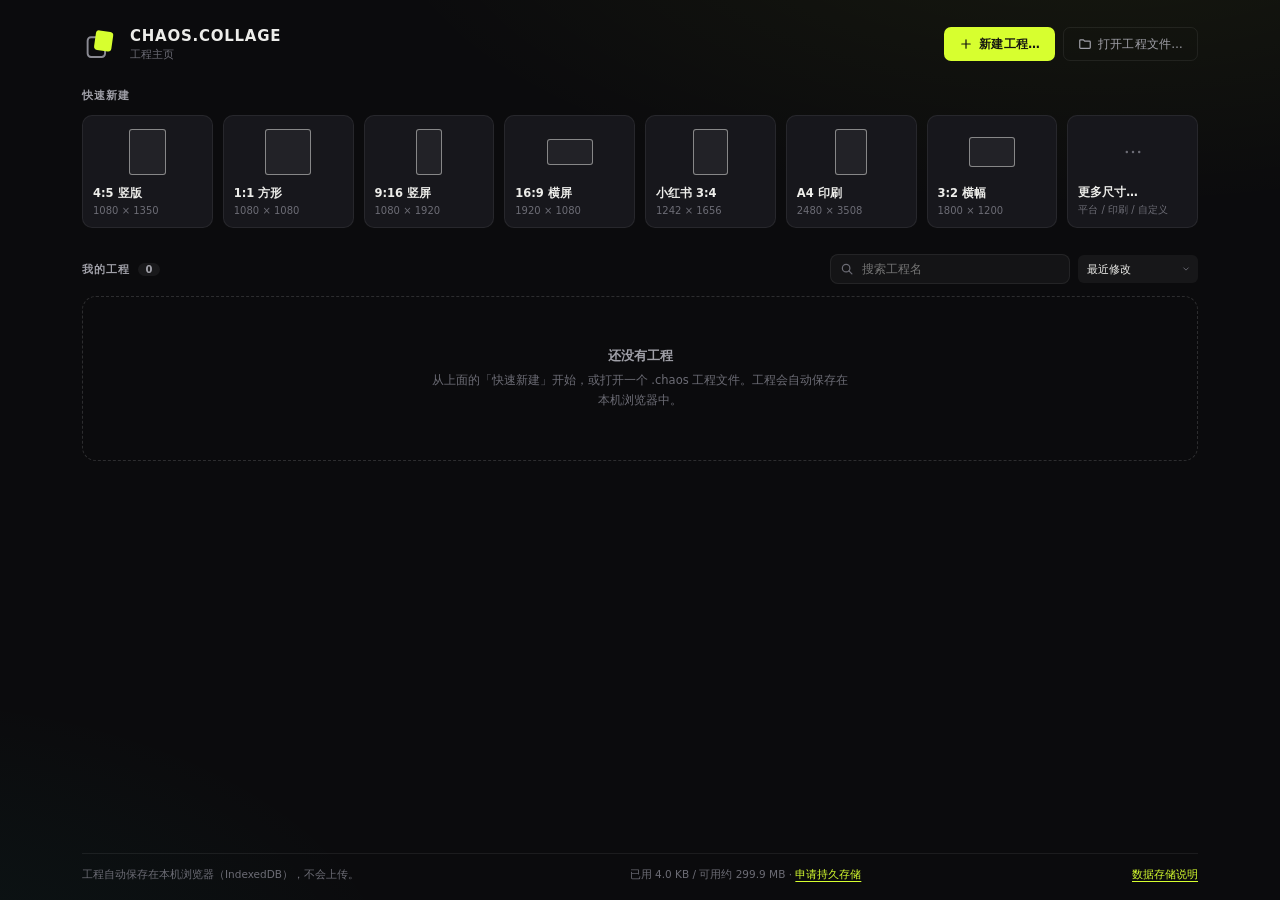
==== commit c103cca1: "Fix warp seams, flyout events, presets; remove sample images - Software rasterized warp (premultipli" ====
--- a/index.html
+++ b/index.html
@@ -105,8 +105,8 @@
             <strong>拖放到这里</strong>
             <span>图片会添加为新图层 · .chaos 工程文件会被打开 · 字体文件会导入字体库</span>
           </div>
-          <div class="flyout" id="flyout" hidden></div>
         </div>
+        <div class="flyout" id="flyout" hidden></div>
 
         <div class="statusbar">
           <div class="status-left"><span class="status-dot"></span><span id="statusText">就绪</span></div>
--- a/styles.css
+++ b/styles.css
@@ -1268,8 +1268,8 @@
 .flyout {
   position: absolute;
   left: 0;
-  top: 0;
-  bottom: 0;
+  top: 40px;
+  bottom: 28px;
   z-index: 8;
   width: 318px;
   display: grid;
@@ -1636,8 +1636,14 @@
   text-align: right;
 }
 
-.value-input::-webkit-inner-spin-button {
-  opacity: 0.4;
+.value-input::-webkit-inner-spin-button,
+.value-input::-webkit-outer-spin-button {
+  -webkit-appearance: none;
+  margin: 0;
+}
+
+.value-input[type="number"] {
+  -moz-appearance: textfield;
 }
 
 .text-input {
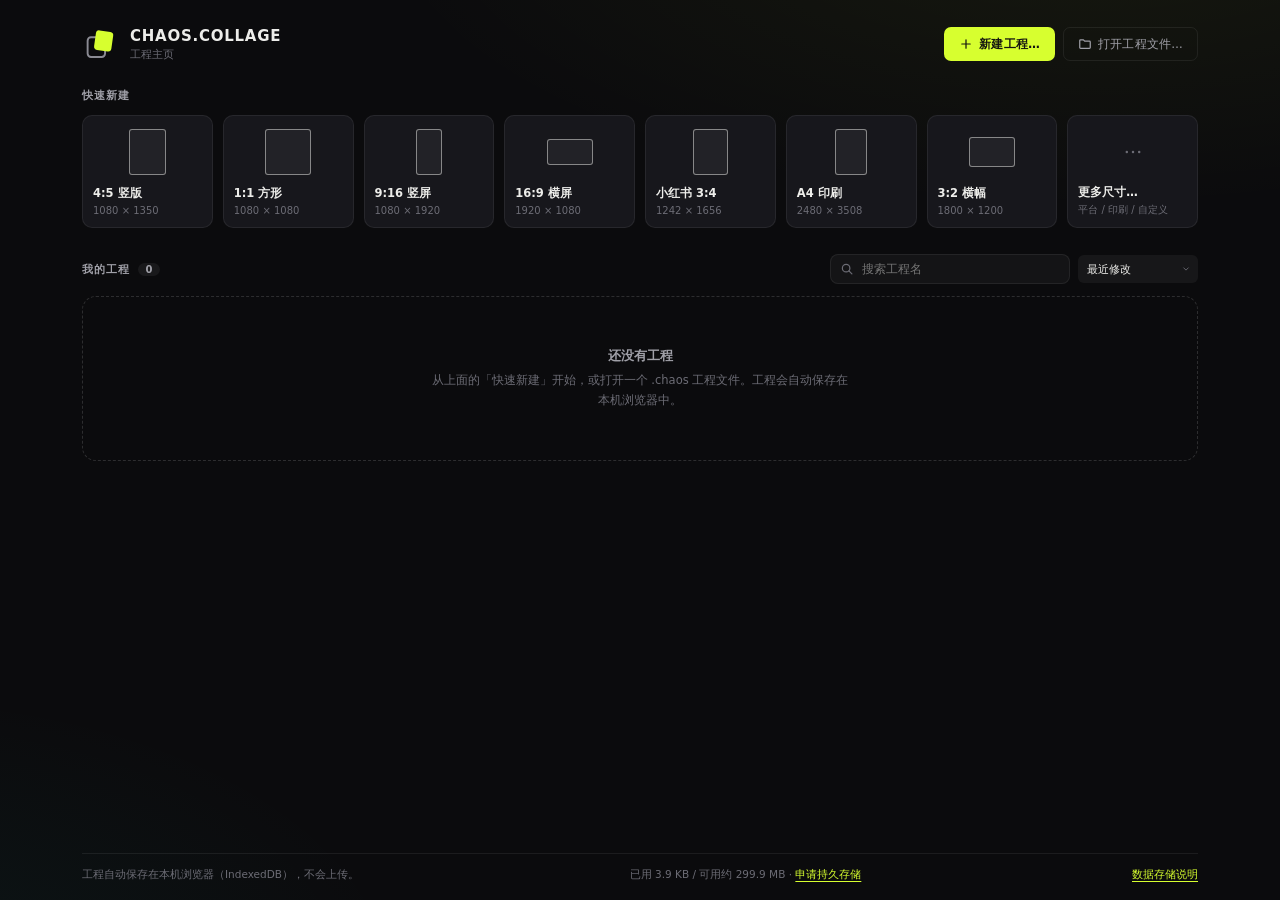
==== commit 42443299: "Add Y3K materials, looks, frosted backdrop, stage cache - Y3K effects: glass refraction (ribbed / ri" ====
--- a/index.html
+++ b/index.html
@@ -139,6 +139,7 @@
   <script src="js/warp.js"></script>
   <script src="js/effects.js"></script>
   <script src="js/effects-glitch.js"></script>
+  <script src="js/effects-y3k.js"></script>
   <script src="js/shatter.js"></script>
   <script src="js/vector-assets.js"></script>
   <script src="js/generators.js"></script>
--- a/styles.css
+++ b/styles.css
@@ -1021,8 +1021,14 @@
   align-items: center;
   gap: 4px;
   min-width: 0;
-  overflow: hidden;
+  overflow-x: auto;
+  overflow-y: hidden;
+  scrollbar-width: none;
   white-space: nowrap;
+}
+
+.options-left::-webkit-scrollbar {
+  display: none;
 }
 
 .opt-title {
@@ -1943,6 +1949,12 @@
   color: var(--faint);
   font-size: 10px;
   line-height: 1.5;
+}
+
+.fx-buttons {
+  display: grid;
+  grid-template-columns: 1fr 1fr;
+  gap: 6px;
 }
 
 .add-fx {
@@ -2866,25 +2878,32 @@
   }
 }
 
-@media (max-width: 1040px) {
+@media (max-width: 1080px) {
   .main-grid {
-    grid-template-columns: 48px 0 minmax(320px, 1fr) 280px;
+    grid-template-columns: 48px 196px minmax(300px, 1fr) 268px;
+  }
+
+  .status-pos,
+  .save-state {
+    display: none;
+  }
+
+  .doc-title {
+    justify-content: flex-start;
+  }
+}
+
+@media (max-width: 880px) {
+  .main-grid {
+    grid-template-columns: 48px minmax(300px, 1fr) 268px;
   }
 
   .left-panel {
     display: none;
   }
-
-  .status-pos {
-    display: none;
-  }
-
-  .doc-title {
-    justify-content: flex-start;
-  }
-}
-
-@media (max-width: 760px) {
+}
+
+@media (max-width: 680px) {
   .main-grid {
     grid-template-columns: 48px minmax(0, 1fr);
   }
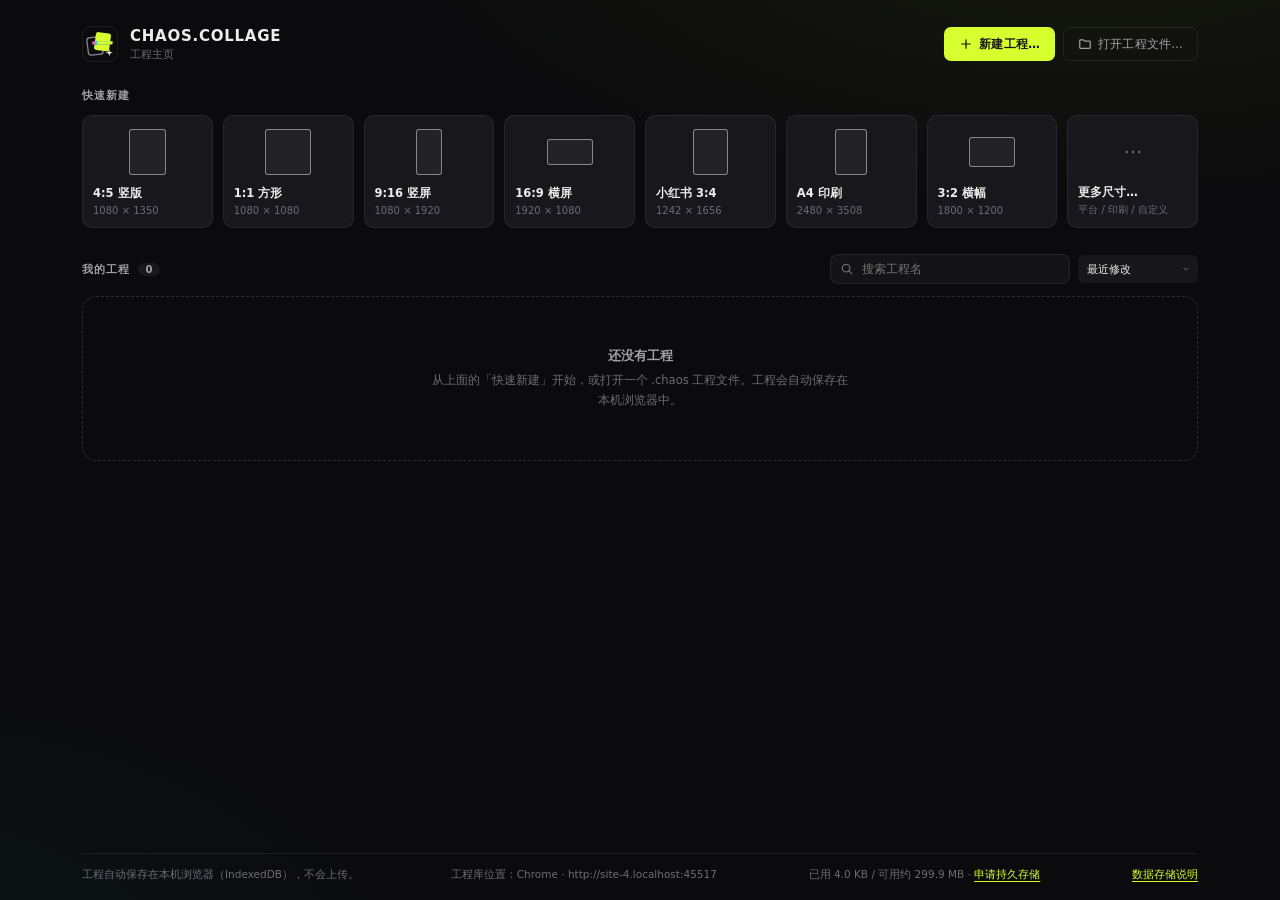
==== commit 35f61230: "Cloud edition, new logo, and GitHub packaging - server/chaos_server.py: Python-stdlib cloud server w" ====
--- a/index.html
+++ b/index.html
@@ -5,17 +5,18 @@
   <meta name="viewport" content="width=device-width, initial-scale=1">
   <meta name="theme-color" content="#0d0d10">
   <title>CHAOS.COLLAGE</title>
-  <link rel="icon" type="image/svg+xml" href="data:image/svg+xml,%3Csvg xmlns='http://www.w3.org/2000/svg' viewBox='0 0 32 32'%3E%3Crect width='32' height='32' rx='7' fill='%230c0c0e'/%3E%3Crect x='6' y='11' width='13' height='15' rx='2.5' fill='none' stroke='%238b8b93' stroke-width='1.6'/%3E%3Crect x='12.5' y='6' width='13' height='15' rx='2.5' fill='%23d7ff2f' transform='rotate(8 19 13.5)'/%3E%3C/svg%3E">
+  <meta name="description" content="CHAOS.COLLAGE：浏览器里的高密度 Y2K / Y3K 拼贴海报编辑器">
+  <link rel="icon" type="image/svg+xml" href="assets/logo-mark.svg">
+  <link rel="icon" type="image/x-icon" href="assets/chaos-collage.ico" sizes="16x16 32x32 48x48">
+  <link rel="apple-touch-icon" href="assets/apple-touch-icon.png">
+  <link rel="manifest" href="manifest.webmanifest">
   <link rel="stylesheet" href="styles.css">
 </head>
 <body class="home-open no-doc">
   <div class="app-shell">
     <header class="topbar">
       <button class="brand" id="homeButton" title="工程主页">
-        <svg class="brand-mark" viewBox="0 0 32 32" aria-hidden="true">
-          <rect x="5" y="10" width="15.5" height="17.5" rx="3" fill="none" stroke="#8b8b93" stroke-width="1.7"/>
-          <rect x="11.5" y="4.5" width="15.5" height="17.5" rx="3" fill="#d7ff2f" transform="rotate(8 19.25 13.25)"/>
-        </svg>
+        <img class="brand-mark" src="assets/logo-mark.svg" alt="" width="26" height="26">
         <span class="brand-text"><strong>CHAOS.COLLAGE</strong></span>
       </button>
 
@@ -135,6 +136,7 @@
 
   <script src="js/util.js"></script>
   <script src="js/storage.js"></script>
+  <script src="js/cloud.js"></script>
   <script src="js/fonts.js"></script>
   <script src="js/warp.js"></script>
   <script src="js/effects.js"></script>
--- a/styles.css
+++ b/styles.css
@@ -2913,3 +2913,102 @@
     display: none;
   }
 }
+
+/* ---------------- cloud sign-in ---------------- */
+
+.auth-gate {
+  position: fixed;
+  inset: 0;
+  z-index: 900;
+  display: grid;
+  place-items: center;
+  padding: 24px 16px;
+  overflow: auto;
+  background:
+    radial-gradient(60% 50% at 50% 0%, rgba(215, 255, 47, 0.08), transparent 70%),
+    var(--bg);
+}
+
+.auth-card {
+  width: min(360px, 100%);
+  display: grid;
+  gap: 12px;
+  padding: 28px 26px 22px;
+  border: 1px solid var(--line-bright);
+  border-radius: 14px;
+  background: var(--panel);
+  box-shadow: 0 24px 60px rgba(0, 0, 0, 0.45);
+}
+
+.auth-logo {
+  justify-self: center;
+  width: 56px;
+  height: 56px;
+}
+
+.auth-card h1 {
+  margin: 0;
+  text-align: center;
+  font-size: 17px;
+  letter-spacing: 0.08em;
+}
+
+.auth-sub {
+  margin: -4px 0 4px;
+  text-align: center;
+  color: var(--muted);
+  font-size: 11.5px;
+  line-height: 1.6;
+}
+
+.auth-tabs {
+  display: grid;
+  grid-template-columns: 1fr 1fr;
+  padding: 3px;
+  border-radius: 9px;
+  background: var(--panel-3);
+}
+
+.auth-tabs button {
+  height: 28px;
+  border: 0;
+  border-radius: 7px;
+  background: transparent;
+  color: var(--muted);
+  font: inherit;
+  font-size: 12px;
+  cursor: pointer;
+}
+
+.auth-tabs button.active {
+  background: var(--panel-4);
+  color: var(--text);
+}
+
+.auth-hint {
+  margin: 0;
+  color: var(--faint);
+  font-size: 10.5px;
+  line-height: 1.6;
+}
+
+.auth-error {
+  min-height: 1em;
+  margin: 0;
+  color: #ff8a93;
+  font-size: 11.5px;
+}
+
+.auth-error:empty {
+  display: none;
+}
+
+.auth-submit {
+  justify-content: center;
+  height: 34px;
+}
+
+.auth-local {
+  justify-self: center;
+  font-size: 11px;
+}
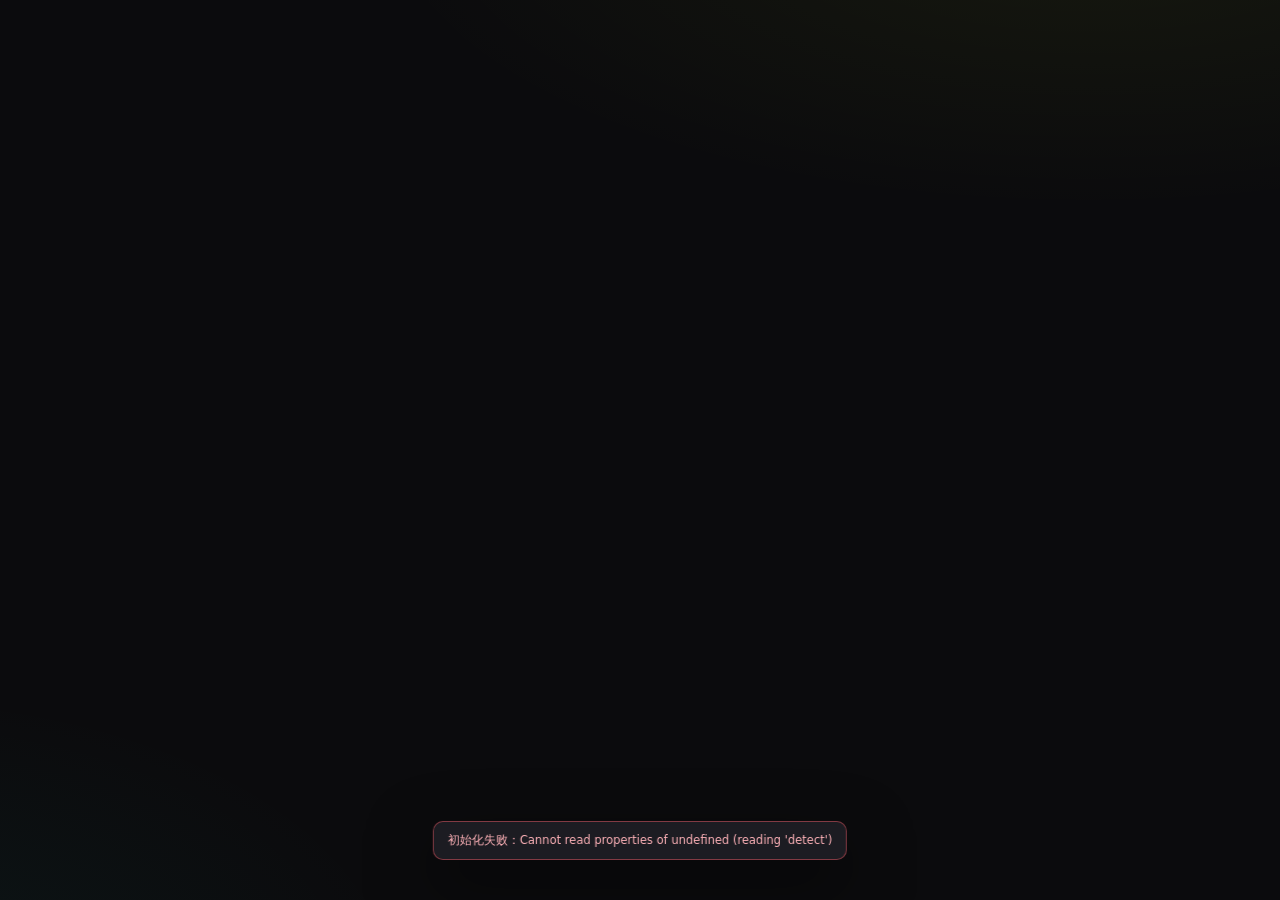
==== commit 2e4ac288: "Add format painter, multi-object scaling, groups and smart snapping" ====
--- a/index.html
+++ b/index.html
@@ -5,18 +5,17 @@
   <meta name="viewport" content="width=device-width, initial-scale=1">
   <meta name="theme-color" content="#0d0d10">
   <title>CHAOS.COLLAGE</title>
-  <meta name="description" content="CHAOS.COLLAGE：浏览器里的高密度 Y2K / Y3K 拼贴海报编辑器">
-  <link rel="icon" type="image/svg+xml" href="assets/logo-mark.svg">
-  <link rel="icon" type="image/x-icon" href="assets/chaos-collage.ico" sizes="16x16 32x32 48x48">
-  <link rel="apple-touch-icon" href="assets/apple-touch-icon.png">
-  <link rel="manifest" href="manifest.webmanifest">
+  <link rel="icon" type="image/svg+xml" href="data:image/svg+xml,%3Csvg xmlns='http://www.w3.org/2000/svg' viewBox='0 0 32 32'%3E%3Crect width='32' height='32' rx='7' fill='%230c0c0e'/%3E%3Crect x='6' y='11' width='13' height='15' rx='2.5' fill='none' stroke='%238b8b93' stroke-width='1.6'/%3E%3Crect x='12.5' y='6' width='13' height='15' rx='2.5' fill='%23d7ff2f' transform='rotate(8 19 13.5)'/%3E%3C/svg%3E">
   <link rel="stylesheet" href="styles.css">
 </head>
 <body class="home-open no-doc">
   <div class="app-shell">
     <header class="topbar">
       <button class="brand" id="homeButton" title="工程主页">
-        <img class="brand-mark" src="assets/logo-mark.svg" alt="" width="26" height="26">
+        <svg class="brand-mark" viewBox="0 0 32 32" aria-hidden="true">
+          <rect x="5" y="10" width="15.5" height="17.5" rx="3" fill="none" stroke="#8b8b93" stroke-width="1.7"/>
+          <rect x="11.5" y="4.5" width="15.5" height="17.5" rx="3" fill="#d7ff2f" transform="rotate(8 19.25 13.25)"/>
+        </svg>
         <span class="brand-text"><strong>CHAOS.COLLAGE</strong></span>
       </button>
 
@@ -136,7 +135,6 @@
 
   <script src="js/util.js"></script>
   <script src="js/storage.js"></script>
-  <script src="js/cloud.js"></script>
   <script src="js/fonts.js"></script>
   <script src="js/warp.js"></script>
   <script src="js/effects.js"></script>
@@ -150,6 +148,8 @@
   <script src="js/ui.js"></script>
   <script src="js/model.js"></script>
   <script src="js/app-core.js"></script>
+  <script src="js/app-editing.js"></script>
+  <script src="js/app-snapping.js"></script>
   <script src="js/app-tools.js"></script>
   <script src="js/app-panels.js"></script>
   <script src="js/app-dialogs.js"></script>
--- a/styles.css
+++ b/styles.css
@@ -1004,6 +1004,19 @@
   background: #09090b;
 }
 
+.multi-resize-controls {
+  padding: 10px 0;
+  margin: 10px 0;
+  border-top: 1px solid var(--line, #303036);
+  border-bottom: 1px solid var(--line, #303036);
+}
+
+.selection-size { font-variant-numeric: tabular-nums; color: var(--muted, #aaa); margin: 6px 0 10px; }
+.scale-entry { align-items: center; justify-content: space-between; }
+.scale-entry label { display: flex; align-items: center; gap: 6px; font-size: 12px; }
+.scale-entry input { width: 72px; padding: 6px; border: 1px solid #38383d; border-radius: 4px; background: #151518; color: #eee; }
+.group-badge { color: var(--accent, #d7ff2f); }
+
 .options-bar {
   display: flex;
   align-items: center;
@@ -2913,102 +2926,3 @@
     display: none;
   }
 }
-
-/* ---------------- cloud sign-in ---------------- */
-
-.auth-gate {
-  position: fixed;
-  inset: 0;
-  z-index: 900;
-  display: grid;
-  place-items: center;
-  padding: 24px 16px;
-  overflow: auto;
-  background:
-    radial-gradient(60% 50% at 50% 0%, rgba(215, 255, 47, 0.08), transparent 70%),
-    var(--bg);
-}
-
-.auth-card {
-  width: min(360px, 100%);
-  display: grid;
-  gap: 12px;
-  padding: 28px 26px 22px;
-  border: 1px solid var(--line-bright);
-  border-radius: 14px;
-  background: var(--panel);
-  box-shadow: 0 24px 60px rgba(0, 0, 0, 0.45);
-}
-
-.auth-logo {
-  justify-self: center;
-  width: 56px;
-  height: 56px;
-}
-
-.auth-card h1 {
-  margin: 0;
-  text-align: center;
-  font-size: 17px;
-  letter-spacing: 0.08em;
-}
-
-.auth-sub {
-  margin: -4px 0 4px;
-  text-align: center;
-  color: var(--muted);
-  font-size: 11.5px;
-  line-height: 1.6;
-}
-
-.auth-tabs {
-  display: grid;
-  grid-template-columns: 1fr 1fr;
-  padding: 3px;
-  border-radius: 9px;
-  background: var(--panel-3);
-}
-
-.auth-tabs button {
-  height: 28px;
-  border: 0;
-  border-radius: 7px;
-  background: transparent;
-  color: var(--muted);
-  font: inherit;
-  font-size: 12px;
-  cursor: pointer;
-}
-
-.auth-tabs button.active {
-  background: var(--panel-4);
-  color: var(--text);
-}
-
-.auth-hint {
-  margin: 0;
-  color: var(--faint);
-  font-size: 10.5px;
-  line-height: 1.6;
-}
-
-.auth-error {
-  min-height: 1em;
-  margin: 0;
-  color: #ff8a93;
-  font-size: 11.5px;
-}
-
-.auth-error:empty {
-  display: none;
-}
-
-.auth-submit {
-  justify-content: center;
-  height: 34px;
-}
-
-.auth-local {
-  justify-self: center;
-  font-size: 11px;
-}
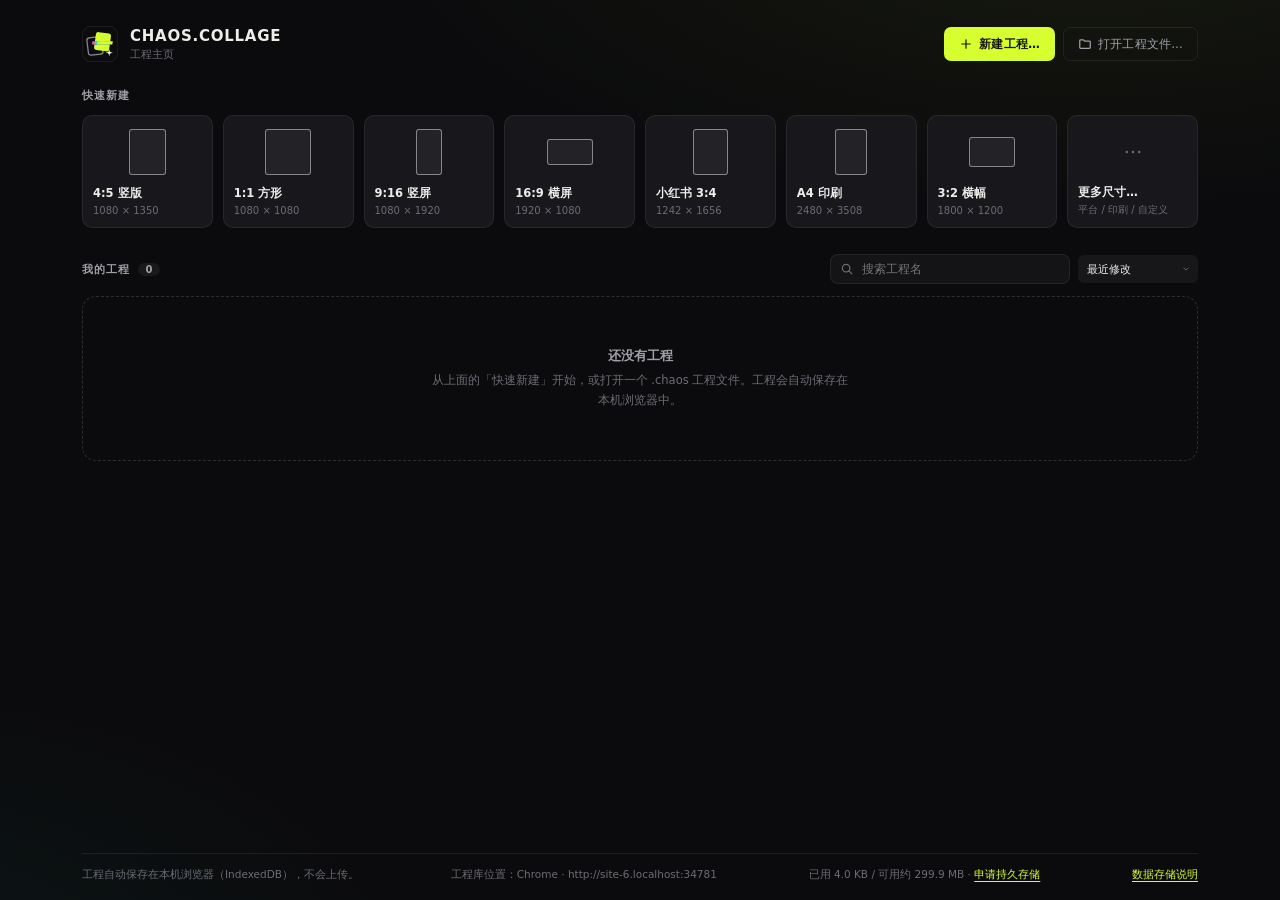
==== commit e13c1b17: "Add smart cutout (in-browser background removal) - BiRefNet_lite 512 (fp16, MIT) on ONNX Runtime Web" ====
--- a/index.html
+++ b/index.html
@@ -5,17 +5,18 @@
   <meta name="viewport" content="width=device-width, initial-scale=1">
   <meta name="theme-color" content="#0d0d10">
   <title>CHAOS.COLLAGE</title>
-  <link rel="icon" type="image/svg+xml" href="data:image/svg+xml,%3Csvg xmlns='http://www.w3.org/2000/svg' viewBox='0 0 32 32'%3E%3Crect width='32' height='32' rx='7' fill='%230c0c0e'/%3E%3Crect x='6' y='11' width='13' height='15' rx='2.5' fill='none' stroke='%238b8b93' stroke-width='1.6'/%3E%3Crect x='12.5' y='6' width='13' height='15' rx='2.5' fill='%23d7ff2f' transform='rotate(8 19 13.5)'/%3E%3C/svg%3E">
+  <meta name="description" content="CHAOS.COLLAGE：浏览器里的高密度 Y2K / Y3K 拼贴海报编辑器">
+  <link rel="icon" type="image/svg+xml" href="assets/logo-mark.svg">
+  <link rel="icon" type="image/x-icon" href="assets/chaos-collage.ico" sizes="16x16 32x32 48x48">
+  <link rel="apple-touch-icon" href="assets/apple-touch-icon.png">
+  <link rel="manifest" href="manifest.webmanifest">
   <link rel="stylesheet" href="styles.css">
 </head>
 <body class="home-open no-doc">
   <div class="app-shell">
     <header class="topbar">
       <button class="brand" id="homeButton" title="工程主页">
-        <svg class="brand-mark" viewBox="0 0 32 32" aria-hidden="true">
-          <rect x="5" y="10" width="15.5" height="17.5" rx="3" fill="none" stroke="#8b8b93" stroke-width="1.7"/>
-          <rect x="11.5" y="4.5" width="15.5" height="17.5" rx="3" fill="#d7ff2f" transform="rotate(8 19.25 13.25)"/>
-        </svg>
+        <img class="brand-mark" src="assets/logo-mark.svg" alt="" width="26" height="26">
         <span class="brand-text"><strong>CHAOS.COLLAGE</strong></span>
       </button>
 
@@ -135,6 +136,7 @@
 
   <script src="js/util.js"></script>
   <script src="js/storage.js"></script>
+  <script src="js/cloud.js"></script>
   <script src="js/fonts.js"></script>
   <script src="js/warp.js"></script>
   <script src="js/effects.js"></script>
@@ -148,11 +150,12 @@
   <script src="js/ui.js"></script>
   <script src="js/model.js"></script>
   <script src="js/app-core.js"></script>
-  <script src="js/app-editing.js"></script>
-  <script src="js/app-snapping.js"></script>
   <script src="js/app-tools.js"></script>
   <script src="js/app-panels.js"></script>
   <script src="js/app-dialogs.js"></script>
+  <script src="js/cutout-manifest.js"></script>
+  <script src="js/cutout.js"></script>
+  <script src="js/app-cutout.js"></script>
   <script src="app.js"></script>
 </body>
 </html>
--- a/styles.css
+++ b/styles.css
@@ -1004,19 +1004,6 @@
   background: #09090b;
 }
 
-.multi-resize-controls {
-  padding: 10px 0;
-  margin: 10px 0;
-  border-top: 1px solid var(--line, #303036);
-  border-bottom: 1px solid var(--line, #303036);
-}
-
-.selection-size { font-variant-numeric: tabular-nums; color: var(--muted, #aaa); margin: 6px 0 10px; }
-.scale-entry { align-items: center; justify-content: space-between; }
-.scale-entry label { display: flex; align-items: center; gap: 6px; font-size: 12px; }
-.scale-entry input { width: 72px; padding: 6px; border: 1px solid #38383d; border-radius: 4px; background: #151518; color: #eee; }
-.group-badge { color: var(--accent, #d7ff2f); }
-
 .options-bar {
   display: flex;
   align-items: center;
@@ -2926,3 +2913,206 @@
     display: none;
   }
 }
+
+/* ---------------- cloud sign-in ---------------- */
+
+.auth-gate {
+  position: fixed;
+  inset: 0;
+  z-index: 900;
+  display: grid;
+  place-items: center;
+  padding: 24px 16px;
+  overflow: auto;
+  background:
+    radial-gradient(60% 50% at 50% 0%, rgba(215, 255, 47, 0.08), transparent 70%),
+    var(--bg);
+}
+
+.auth-card {
+  width: min(360px, 100%);
+  display: grid;
+  gap: 12px;
+  padding: 28px 26px 22px;
+  border: 1px solid var(--line-bright);
+  border-radius: 14px;
+  background: var(--panel);
+  box-shadow: 0 24px 60px rgba(0, 0, 0, 0.45);
+}
+
+.auth-logo {
+  justify-self: center;
+  width: 56px;
+  height: 56px;
+}
+
+.auth-card h1 {
+  margin: 0;
+  text-align: center;
+  font-size: 17px;
+  letter-spacing: 0.08em;
+}
+
+.auth-sub {
+  margin: -4px 0 4px;
+  text-align: center;
+  color: var(--muted);
+  font-size: 11.5px;
+  line-height: 1.6;
+}
+
+.auth-tabs {
+  display: grid;
+  grid-template-columns: 1fr 1fr;
+  padding: 3px;
+  border-radius: 9px;
+  background: var(--panel-3);
+}
+
+.auth-tabs button {
+  height: 28px;
+  border: 0;
+  border-radius: 7px;
+  background: transparent;
+  color: var(--muted);
+  font: inherit;
+  font-size: 12px;
+  cursor: pointer;
+}
+
+.auth-tabs button.active {
+  background: var(--panel-4);
+  color: var(--text);
+}
+
+.auth-hint {
+  margin: 0;
+  color: var(--faint);
+  font-size: 10.5px;
+  line-height: 1.6;
+}
+
+.auth-error {
+  min-height: 1em;
+  margin: 0;
+  color: #ff8a93;
+  font-size: 11.5px;
+}
+
+.auth-error:empty {
+  display: none;
+}
+
+.auth-submit {
+  justify-content: center;
+  height: 34px;
+}
+
+.auth-local {
+  justify-self: center;
+  font-size: 11px;
+}
+
+/* ---------------- smart cutout dialog ---------------- */
+
+.cutout {
+  display: grid;
+  grid-template-columns: minmax(0, 1fr) 228px;
+  gap: 16px;
+  align-items: stretch;
+}
+
+.cutout-stage {
+  position: relative;
+  display: grid;
+  place-items: center;
+  min-height: 320px;
+  height: min(58vh, 520px);
+  overflow: hidden;
+  border: 1px solid var(--line);
+  border-radius: 10px;
+  background-color: #2a2a31;
+  background-image: conic-gradient(#3a3a43 25%, transparent 0 50%, #3a3a43 0 75%, transparent 0);
+  background-size: 18px 18px;
+}
+
+.cutout-stage[data-backdrop="dark"] {
+  background: #050506;
+}
+
+.cutout-stage[data-backdrop="light"] {
+  background: #f6f6f2;
+}
+
+.cutout-stage[data-backdrop="pink"] {
+  background: #ff3fb4;
+}
+
+.cutout-stage canvas {
+  display: block;
+  max-width: 100%;
+  max-height: 100%;
+  min-width: 0;
+  min-height: 0;
+  object-fit: contain;
+}
+
+.cutout-overlay {
+  position: absolute;
+  inset: 0;
+  display: grid;
+  place-content: center;
+  justify-items: center;
+  gap: 12px;
+  padding: 24px;
+  background: rgba(10, 10, 12, 0.74);
+  backdrop-filter: blur(3px);
+  text-align: center;
+}
+
+.cutout-overlay p {
+  max-width: 380px;
+  margin: 0;
+  color: var(--text);
+  font-size: 12px;
+  line-height: 1.7;
+}
+
+.cutout-bar {
+  width: 240px;
+  height: 4px;
+  overflow: hidden;
+  border-radius: 2px;
+  background: var(--panel-4);
+}
+
+.cutout-bar i {
+  display: block;
+  width: 0;
+  height: 100%;
+  border-radius: 2px;
+  background: var(--hot);
+  transition: width 160ms linear;
+}
+
+.cutout-side {
+  display: grid;
+  align-content: start;
+  gap: 12px;
+  min-width: 0;
+}
+
+.cutout-side .muted-note .link-button {
+  margin-left: 4px;
+  font-size: inherit;
+}
+
+@media (max-width: 720px) {
+  .cutout {
+    grid-template-columns: minmax(0, 1fr);
+  }
+
+  .cutout-stage {
+    height: 42vh;
+  }
+}
